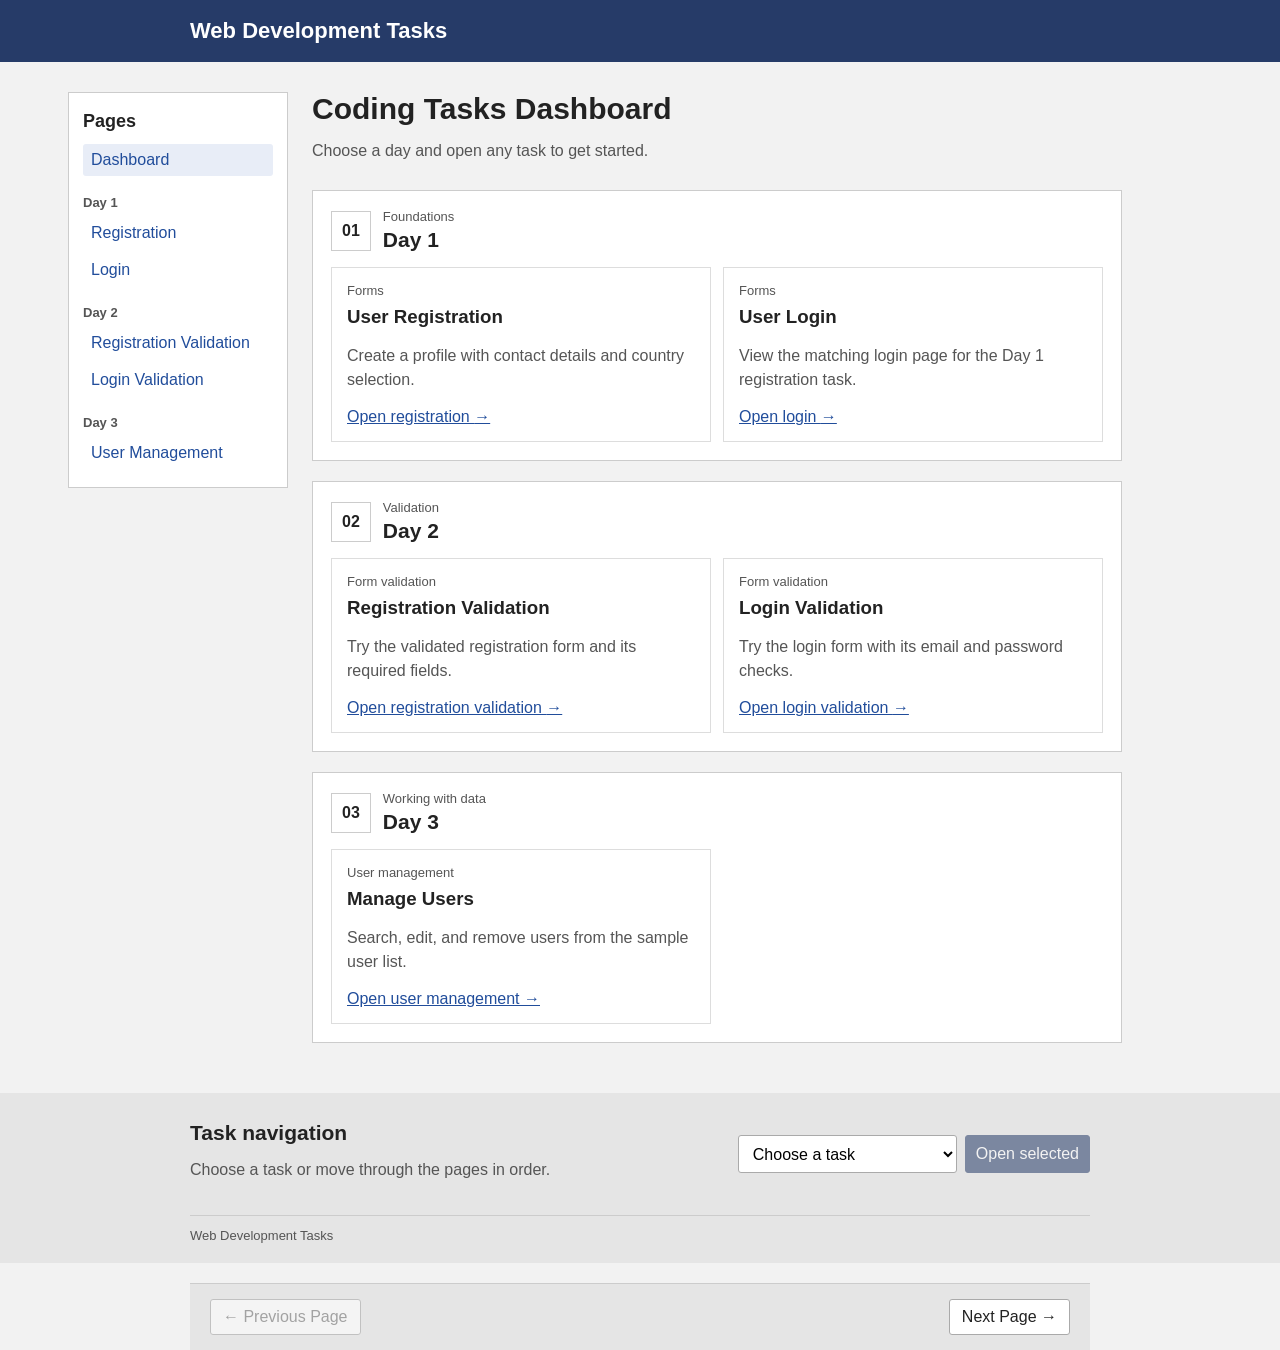
==== index.html @ 30d0c9bb "feat: Enhance dashboard layout with sidebar navigation and responsive design" ====
<!doctype html>
<html lang="en">
  <head>
    <meta charset="UTF-8" />
    <meta name="viewport" content="width=device-width, initial-scale=1.0" />
    <meta
      name="description"
      content="Browse web development tasks organized by day."
    />
    <title>Web Development Tasks</title>
    <link rel="stylesheet" href="index.css" />
    <script src="index.js" defer></script>
  </head>
  <body>
    <header class="site-header">
      <div class="header-content">
        <a class="brand" href="index.html">Web Development Tasks</a>
      </div>
    </header>

    <div class="dashboard-layout">
      <aside class="dashboard-sidebar" aria-label="Task navigation">
        <h2>Pages</h2>
        <nav aria-label="Task pages">
          <a href="index.html" aria-current="page">Dashboard</a>
          <h3>Day 1</h3>
          <a href="day1/Registration.html">Registration</a>
          <a href="day1/Login.html">Login</a>
          <h3>Day 2</h3>
          <a href="day2/RegistrationValidation.html">Registration Validation</a>
          <a href="day2/Loginvalidation.html">Login Validation</a>
          <h3>Day 3</h3>
          <a href="day3/User.html">User Management</a>
        </nav>
      </aside>

      <main class="dashboard">
        <section class="intro" aria-labelledby="dashboard-title">
          <h1 id="dashboard-title">Coding Tasks Dashboard</h1>
          <p>Choose a day and open any task to get started.</p>
        </section>

        <section class="day-section" aria-labelledby="day-1-title">
          <div class="day-heading">
            <span class="day-number" aria-hidden="true">01</span>
            <div>
              <p class="eyebrow">Foundations</p>
              <h2 id="day-1-title">Day 1</h2>
            </div>
          </div>
          <div class="task-grid">
            <article class="task-card">
              <p class="task-type">Forms</p>
              <h3>User Registration</h3>
              <p>Create a profile with contact details and country selection.</p>
              <a class="task-link" href="day1/Registration.html" data-task>
                Open registration <span aria-hidden="true">→</span>
              </a>
            </article>
            <article class="task-card">
              <p class="task-type">Forms</p>
              <h3>User Login</h3>
              <p>View the matching login page for the Day 1 registration task.</p>
              <a class="task-link" href="day1/Login.html" data-task>
                Open login <span aria-hidden="true">→</span>
              </a>
            </article>
          </div>
        </section>

        <section class="day-section" aria-labelledby="day-2-title">
          <div class="day-heading">
            <span class="day-number" aria-hidden="true">02</span>
            <div>
              <p class="eyebrow">Validation</p>
              <h2 id="day-2-title">Day 2</h2>
            </div>
          </div>
          <div class="task-grid">
            <article class="task-card">
              <p class="task-type">Form validation</p>
              <h3>Registration Validation</h3>
              <p>Try the validated registration form and its required fields.</p>
              <a
                class="task-link"
                href="day2/RegistrationValidation.html"
                data-task
              >
                Open registration validation <span aria-hidden="true">→</span>
              </a>
            </article>
            <article class="task-card">
              <p class="task-type">Form validation</p>
              <h3>Login Validation</h3>
              <p>Try the login form with its email and password checks.</p>
              <a class="task-link" href="day2/Loginvalidation.html" data-task>
                Open login validation <span aria-hidden="true">→</span>
              </a>
            </article>
          </div>
        </section>

        <section class="day-section" aria-labelledby="day-3-title">
          <div class="day-heading">
            <span class="day-number" aria-hidden="true">03</span>
            <div>
              <p class="eyebrow">Working with data</p>
              <h2 id="day-3-title">Day 3</h2>
            </div>
          </div>
          <div class="task-grid">
            <article class="task-card">
              <p class="task-type">User management</p>
              <h3>Manage Users</h3>
              <p>Search, edit, and remove users from the sample user list.</p>
              <a class="task-link" href="day3/User.html" data-task>
                Open user management <span aria-hidden="true">→</span>
              </a>
            </article>
          </div>
        </section>
      </main>
    </div>

    <footer class="page-footer">
      <div class="footer-content">
        <div class="footer-copy">
          <p class="eyebrow"></p>
          <h2>Task navigation</h2>
          <p>Choose a task or move through the pages in order.</p>
        </div>
        <nav class="task-navigation" aria-label="Task page navigation">
          <label class="visually-hidden" for="taskSelect">Choose a task</label>
          <select id="taskSelect">
            <option value="">Choose a task</option>
          </select>
          <button class="button button-primary" id="openTaskBtn" type="button">
            Open selected
          </button>
        </nav>
      </div>
      <p class="copyright">Web Development Tasks</p>
    </footer>
    <script src="task-navigation.js"></script>
  </body>
</html>
---- index.css ----
* {
  box-sizing: border-box;
}

body {
  margin: 0;
  background: #f2f2f2;
  color: #222;
  font-family: Arial, sans-serif;
}

.site-header {
  padding: 18px 20px;
  background: #263b68;
  color: white;
}

.header-content {
  display: flex;
  max-width: 900px;
  margin: 0 auto;
  align-items: center;
  justify-content: space-between;
  gap: 12px;
}

.brand {
  color: white;
  font-size: 22px;
  font-weight: bold;
  text-decoration: none;
}

.header-label {
  font-size: 14px;
}

.dashboard-layout {
  display: grid;
  grid-template-columns: 220px minmax(0, 900px);
  gap: 24px;
  width: 90%;
  max-width: 1144px;
  margin: 30px auto;
  align-items: start;
}

.dashboard-sidebar {
  padding: 18px 14px;
  border: 1px solid #ccc;
  background: white;
}

.dashboard-sidebar h2 {
  margin: 0 0 12px;
  font-size: 18px;
}

.dashboard-sidebar nav {
  display: grid;
  gap: 5px;
}

.dashboard-sidebar h3 {
  margin: 14px 0 2px;
  color: #555;
  font-size: 13px;
}

.dashboard-sidebar a {
  padding: 7px 8px;
  border-radius: 3px;
  color: #214d9b;
  text-decoration: none;
}

.dashboard-sidebar a:hover,
.dashboard-sidebar a:focus-visible,
.dashboard-sidebar a[aria-current="page"] {
  background: #e8edf7;
}

.dashboard {
  width: 90%;
  max-width: 900px;
  margin: 0;
}

.intro {
  margin-bottom: 30px;
}

.eyebrow,
.task-type {
  margin: 0 0 8px;
  color: #555;
  font-size: 13px;
}

.intro h1 {
  margin: 0;
  font-size: 30px;
}

.intro > p:last-child {
  color: #555;
}

.day-section {
  margin: 20px 0;
  padding: 18px;
  border: 1px solid #ccc;
  background: white;
}

.day-heading {
  display: flex;
  align-items: center;
  gap: 12px;
  margin-bottom: 15px;
}

.day-number {
  padding: 10px;
  border: 1px solid #ccc;
  font-weight: bold;
}

.day-heading .eyebrow {
  margin-bottom: 4px;
}

.day-heading h2 {
  margin: 0;
  font-size: 21px;
}

.task-grid {
  display: grid;
  grid-template-columns: repeat(2, minmax(0, 1fr));
  gap: 12px;
}

.task-card {
  padding: 15px;
  border: 1px solid #ddd;
}

.task-card h3 {
  margin: 8px 0;
}

.task-card > p:not(.task-type) {
  color: #555;
  line-height: 1.5;
}

.task-link {
  color: #214d9b;
}

.page-footer {
  padding: 20px;
  background: #e5e5e5;
}

.footer-content {
  display: flex;
  max-width: 900px;
  margin: 0 auto;
  align-items: center;
  justify-content: space-between;
  gap: 20px;
}

.footer-copy h2 {
  margin: 5px 0;
  font-size: 21px;
}

.footer-copy > p:last-child {
  color: #555;
}

.task-navigation {
  display: flex;
  flex-wrap: wrap;
  gap: 8px;
}

.task-navigation select,
.button {
  min-height: 38px;
  padding: 8px 10px;
  border: 1px solid #aaa;
  border-radius: 3px;
  background: white;
  font: inherit;
}

.button {
  cursor: pointer;
}

.button-primary {
  border-color: #263b68;
  background: #263b68;
  color: white;
}

.button:disabled {
  cursor: not-allowed;
  opacity: 0.55;
}

.copyright {
  max-width: 900px;
  margin: 20px auto 0;
  padding-top: 12px;
  border-top: 1px solid #ccc;
  color: #555;
  font-size: 13px;
}

.visually-hidden {
  position: absolute;
  width: 1px;
  height: 1px;
  overflow: hidden;
  clip: rect(0, 0, 0, 0);
}

:focus-visible {
  outline: 2px solid #214d9b;
  outline-offset: 2px;
}

@media (max-width: 760px) {
  .dashboard-layout {
    grid-template-columns: 1fr;
  }

  .dashboard {
    width: 100%;
  }
}

@media (max-width: 600px) {
  .header-content,
  .footer-content {
    align-items: flex-start;
    flex-direction: column;
  }

  .task-grid {
    grid-template-columns: 1fr;
  }
}
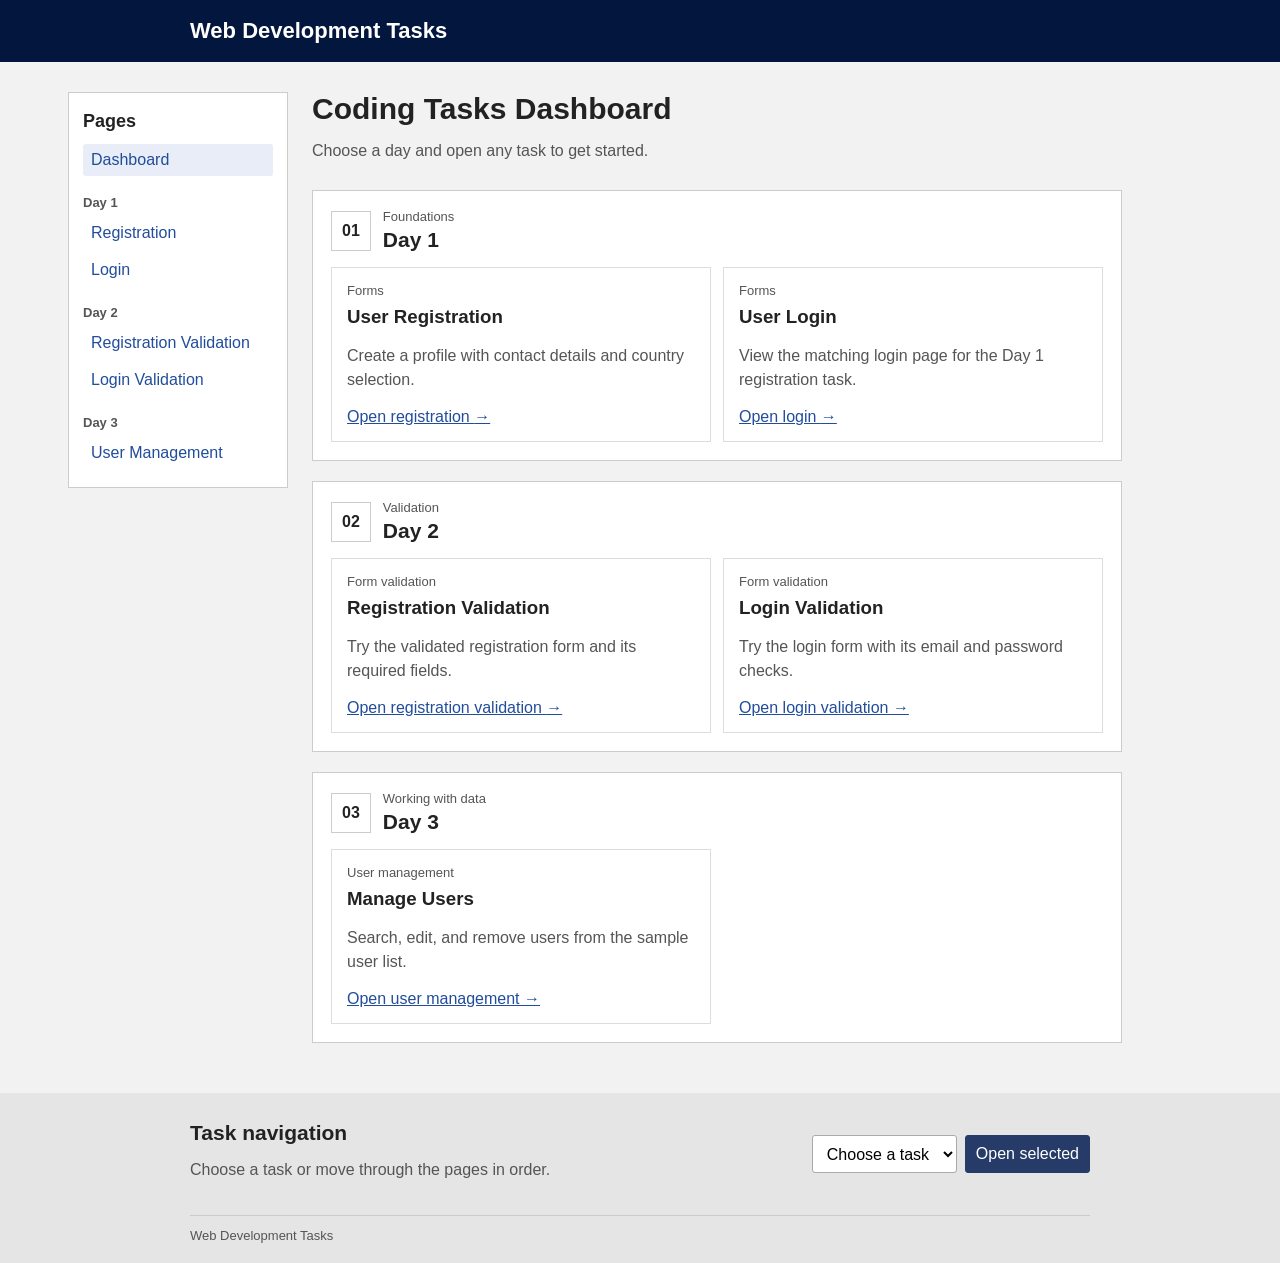
==== commit 6d430223: "fix: Remove unused JavaScript files from the HTML" ====
--- a/index.html
+++ b/index.html
@@ -9,7 +9,6 @@
     />
     <title>Web Development Tasks</title>
     <link rel="stylesheet" href="index.css" />
-    <script src="index.js" defer></script>
   </head>
   <body>
     <header class="site-header">
@@ -141,6 +140,5 @@
       </div>
       <p class="copyright">Web Development Tasks</p>
     </footer>
-    <script src="task-navigation.js"></script>
   </body>
 </html>
--- a/index.css
+++ b/index.css
@@ -11,7 +11,7 @@
 
 .site-header {
   padding: 18px 20px;
-  background: #263b68;
+  background: #03163e;
   color: white;
 }
 
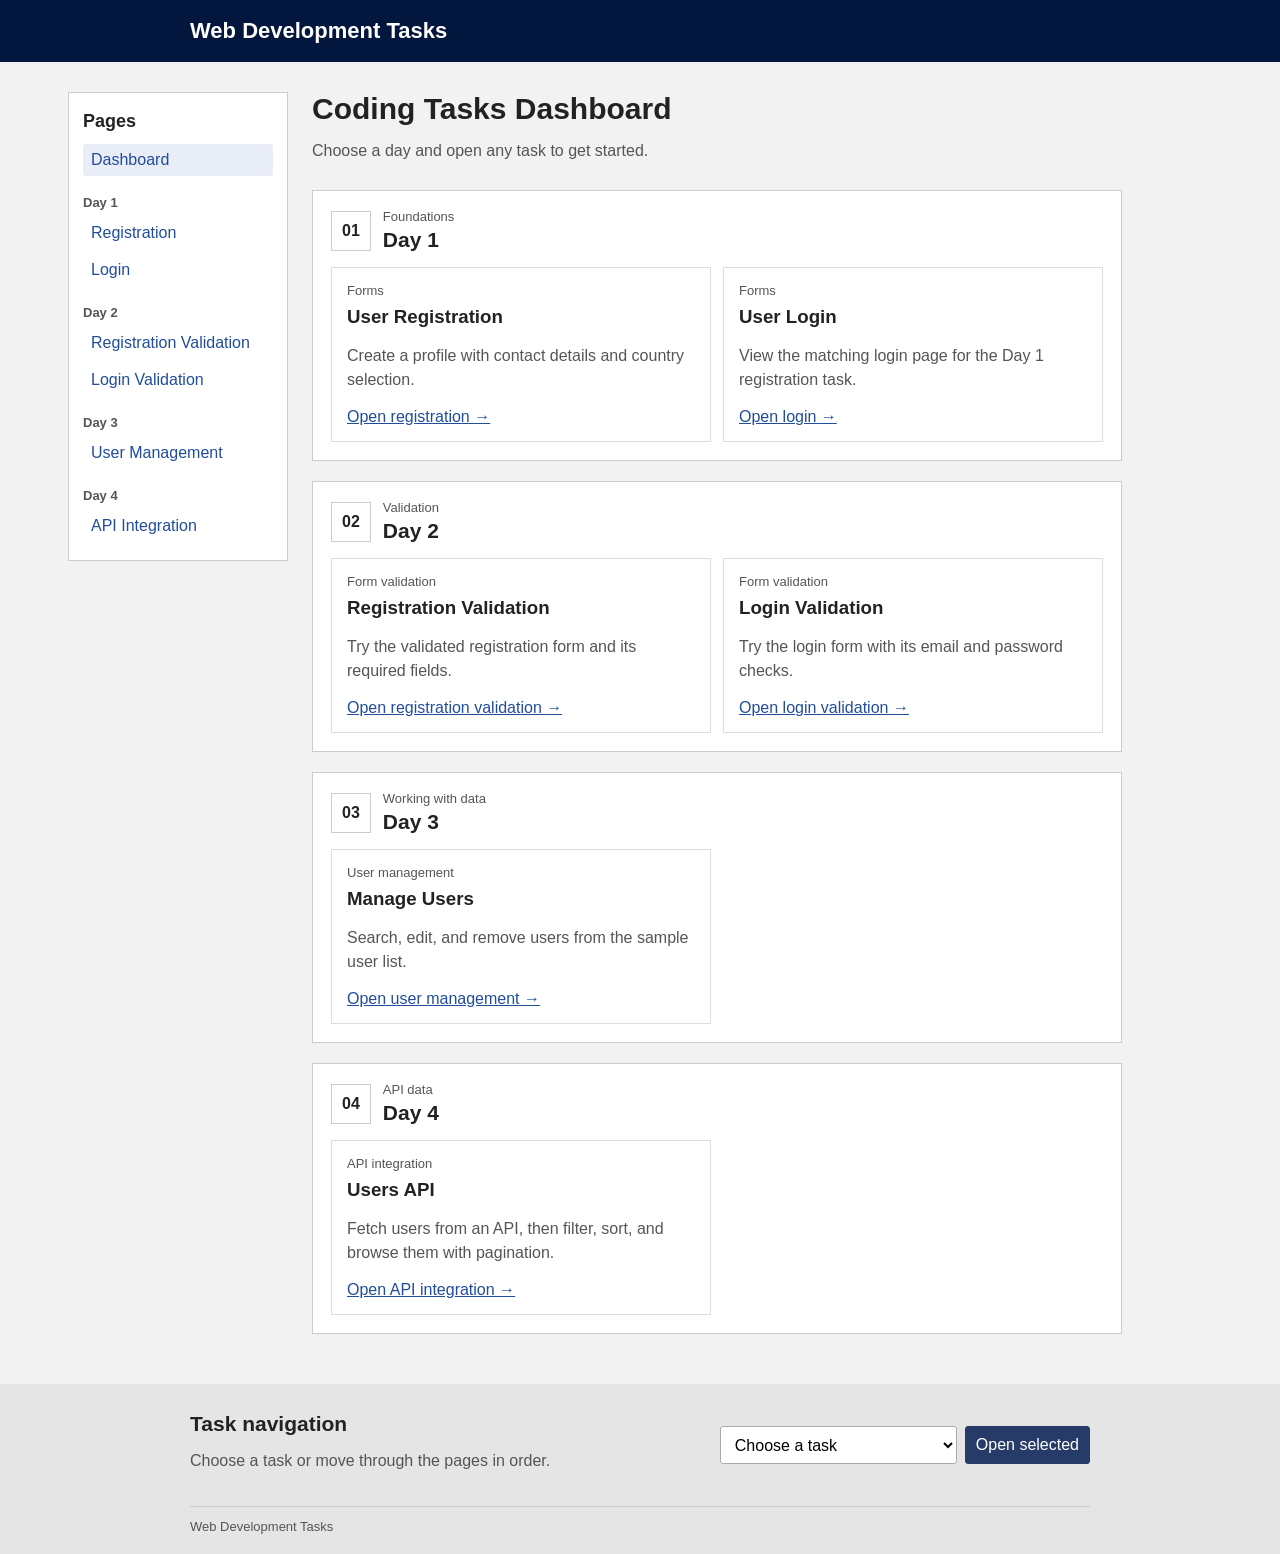
==== commit 36d6cc5e: "feat: Add Day 4 section for API integration and update navigation links" ====
--- a/index.html
+++ b/index.html
@@ -30,6 +30,8 @@
           <a href="day2/Loginvalidation.html">Login Validation</a>
           <h3>Day 3</h3>
           <a href="day3/User.html">User Management</a>
+          <h3>Day 4</h3>
+          <a href="day4/api.html">API Integration</a>
         </nav>
       </aside>
 
@@ -118,6 +120,26 @@
             </article>
           </div>
         </section>
+
+        <section class="day-section" aria-labelledby="day-4-title">
+          <div class="day-heading">
+            <span class="day-number" aria-hidden="true">04</span>
+            <div>
+              <p class="eyebrow">API data</p>
+              <h2 id="day-4-title">Day 4</h2>
+            </div>
+          </div>
+          <div class="task-grid">
+            <article class="task-card">
+              <p class="task-type">API integration</p>
+              <h3>Users API</h3>
+              <p>Fetch users from an API, then filter, sort, and browse them with pagination.</p>
+              <a class="task-link" href="day4/api.html" data-task>
+                Open API integration <span aria-hidden="true">→</span>
+              </a>
+            </article>
+          </div>
+        </section>
       </main>
     </div>
 
@@ -140,5 +162,22 @@
       </div>
       <p class="copyright">Web Development Tasks</p>
     </footer>
+    <script>
+      const taskSelect = document.getElementById("taskSelect");
+      const openTaskButton = document.getElementById("openTaskBtn");
+
+      document.querySelectorAll("a[data-task]").forEach((taskLink) => {
+        const option = document.createElement("option");
+        option.value = taskLink.href;
+        option.textContent = taskLink.textContent.trim().replace("→", "").trim();
+        taskSelect.appendChild(option);
+      });
+
+      openTaskButton.addEventListener("click", () => {
+        if (taskSelect.value) {
+          window.location.href = taskSelect.value;
+        }
+      });
+    </script>
   </body>
 </html>
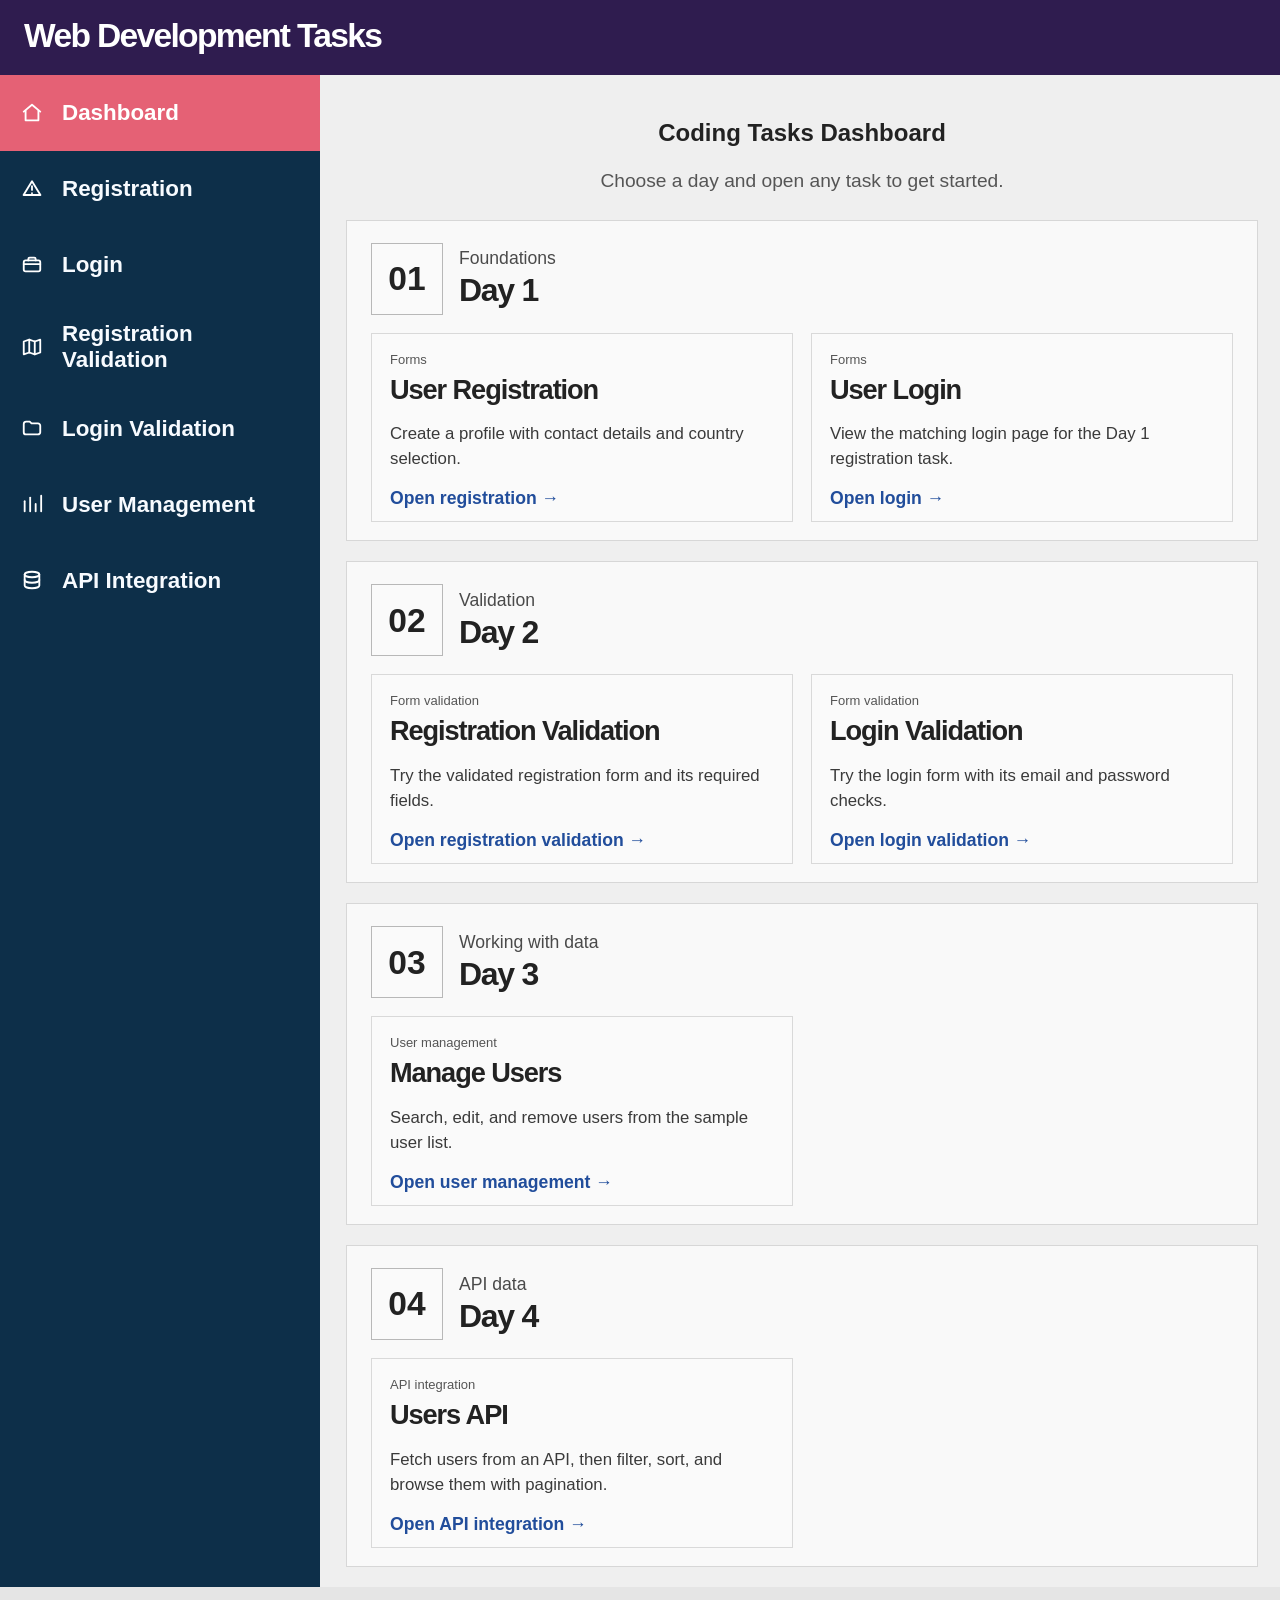
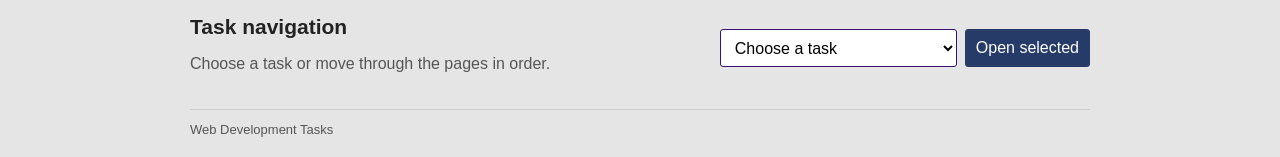
==== commit f3387855: "feat: Add task navigation and dashboard functionality- Integrated task navigation across multiple HT" ====
--- a/index.html
+++ b/index.html
@@ -21,23 +21,23 @@
       <aside class="dashboard-sidebar" aria-label="Task navigation">
         <h2>Pages</h2>
         <nav aria-label="Task pages">
-          <a href="index.html" aria-current="page">Dashboard</a>
+          <a class="nav-home" href="index.html" aria-current="page">Dashboard</a>
           <h3>Day 1</h3>
-          <a href="day1/Registration.html">Registration</a>
-          <a href="day1/Login.html">Login</a>
+          <a class="nav-alert" href="day1/Registration.html">Registration</a>
+          <a class="nav-briefcase" href="day1/Login.html">Login</a>
           <h3>Day 2</h3>
-          <a href="day2/RegistrationValidation.html">Registration Validation</a>
-          <a href="day2/Loginvalidation.html">Login Validation</a>
+          <a class="nav-map" href="day2/RegistrationValidation.html">Registration Validation</a>
+          <a class="nav-folder" href="day2/Loginvalidation.html">Login Validation</a>
           <h3>Day 3</h3>
-          <a href="day3/User.html">User Management</a>
+          <a class="nav-chart" href="day3/User.html">User Management</a>
           <h3>Day 4</h3>
-          <a href="day4/api.html">API Integration</a>
+          <a class="nav-db" href="day4/api.html">API Integration</a>
         </nav>
       </aside>
 
       <main class="dashboard">
-        <section class="intro" aria-labelledby="dashboard-title">
-          <h1 id="dashboard-title">Coding Tasks Dashboard</h1>
+        <section class="intro" aria-labelledby="dashboard-title" >
+          <h2 id="dashboard-title">Coding Tasks Dashboard</h1>
           <p>Choose a day and open any task to get started.</p>
         </section>
 
--- a/index.css
+++ b/index.css
@@ -9,26 +9,36 @@
   font-family: Arial, sans-serif;
 }
 
+.intro {
+    text-align: center;
+}
+
+
 .site-header {
-  padding: 18px 20px;
-  background: #03163e;
+  padding: 18px 24px 20px;
+  background: #2f1c4f;
   color: white;
+  box-sizing: border-box;
+  text-align: center;
+  
 }
 
 .header-content {
   display: flex;
-  max-width: 900px;
+  max-width: 100%;
   margin: 0 auto;
   align-items: center;
-  justify-content: space-between;
+  justify-content: flex-start;
   gap: 12px;
 }
 
 .brand {
   color: white;
-  font-size: 22px;
-  font-weight: bold;
+  font-size: clamp(2.1rem, 2.5vw, 3.75rem);
+  font-weight: 700;
   text-decoration: none;
+  letter-spacing: -0.05em;
+  line-height: 1.1;
 }
 
 .header-label {
@@ -37,57 +47,116 @@
 
 .dashboard-layout {
   display: grid;
-  grid-template-columns: 220px minmax(0, 900px);
-  gap: 24px;
-  width: 90%;
-  max-width: 1144px;
-  margin: 30px auto;
-  align-items: start;
+  grid-template-columns: 320px minmax(0, 1fr);
+  width: 100%;
+  max-width: 100%;
+  margin: 0;
+  align-items: stretch;
+  min-height: calc(100vh - 92px);
 }
 
 .dashboard-sidebar {
-  padding: 18px 14px;
-  border: 1px solid #ccc;
-  background: white;
+  background: #0d2f49;
+  padding: 0;
+  border: none;
+  min-height: 100%;
 }
 
 .dashboard-sidebar h2 {
-  margin: 0 0 12px;
+  margin: 0;
   font-size: 18px;
+  display: none;
 }
 
 .dashboard-sidebar nav {
   display: grid;
-  gap: 5px;
+  gap: 0;
 }
 
 .dashboard-sidebar h3 {
-  margin: 14px 0 2px;
-  color: #555;
-  font-size: 13px;
+  display: none;
+  margin: 0;
+  padding: 16px 20px 8px;
+  color: rgba(255,255,255,0.72);
+  font-size: 12px;
+  letter-spacing: 0.12em;
+  text-transform: uppercase;
 }
 
 .dashboard-sidebar a {
-  padding: 7px 8px;
-  border-radius: 3px;
-  color: #214d9b;
+  display: flex;
+  align-items: center;
+  gap: 18px;
+  min-height: 76px;
+  padding: 18px 22px 18px 20px;
+  color: #f7fbff;
   text-decoration: none;
+  font-size: clamp(1.3rem, 1.75vw, 2.5rem);
+  font-weight: 700;
+  line-height: 1.15;
+  transition: background 0.2s ease;
+}
+
+.dashboard-sidebar a::before {
+  content: "";
+  display: inline-block;
+  width: 24px;
+  height: 24px;
+  background-color: transparent;
+  background-repeat: no-repeat;
+  background-position: center;
+  background-size: 22px 22px;
+  flex-shrink: 0;
+  filter: brightness(0) invert(1);
+}
+
+.nav-home::before {
+  background-image: url("data:image/svg+xml,%3Csvg xmlns='http://www.w3.org/2000/svg' viewBox='0 0 24 24' fill='none' stroke='white' stroke-width='2' stroke-linecap='round' stroke-linejoin='round'%3E%3Cpath d='M3 10.5 12 3l9 7.5'/%3E%3Cpath d='M5 9.5V20h14V9.5'/%3E%3C/svg%3E");
+}
+
+.nav-alert::before {
+  background-image: url("data:image/svg+xml,%3Csvg xmlns='http://www.w3.org/2000/svg' viewBox='0 0 24 24' fill='none' stroke='white' stroke-width='2' stroke-linecap='round' stroke-linejoin='round'%3E%3Cpath d='M12 3.5 2.8 18.5h18.4L12 3.5Z'/%3E%3Cpath d='M12 9v4'/%3E%3Cpath d='M12 16.5h.01'/%3E%3C/svg%3E");
+}
+
+.nav-briefcase::before {
+  background-image: url("data:image/svg+xml,%3Csvg xmlns='http://www.w3.org/2000/svg' viewBox='0 0 24 24' fill='none' stroke='white' stroke-width='2' stroke-linecap='round' stroke-linejoin='round'%3E%3Cpath d='M8 7V5.5A1.5 1.5 0 0 1 9.5 4h5A1.5 1.5 0 0 1 16 5.5V7'/%3E%3Crect x='3' y='7' width='18' height='12' rx='2'/%3E%3Cpath d='M3 11h18'/%3E%3C/svg%3E");
+}
+
+.nav-map::before {
+  background-image: url("data:image/svg+xml,%3Csvg xmlns='http://www.w3.org/2000/svg' viewBox='0 0 24 24' fill='none' stroke='white' stroke-width='2' stroke-linecap='round' stroke-linejoin='round'%3E%3Cpath d='M9 18 3 20V6l6-2 6 2 6-2v14l-6 2-6-2Z'/%3E%3Cpath d='M9 4v14M15 6v14'/%3E%3C/svg%3E");
+}
+
+.nav-folder::before {
+  background-image: url("data:image/svg+xml,%3Csvg xmlns='http://www.w3.org/2000/svg' viewBox='0 0 24 24' fill='none' stroke='white' stroke-width='2' stroke-linecap='round' stroke-linejoin='round'%3E%3Cpath d='M3 7.5A2.5 2.5 0 0 1 5.5 5h4l2 2h7A2.5 2.5 0 0 1 21 9.5v7A2.5 2.5 0 0 1 18.5 19h-13A2.5 2.5 0 0 1 3 16.5z'/%3E%3C/svg%3E");
+}
+
+.nav-chart::before {
+  background-image: url("data:image/svg+xml,%3Csvg xmlns='http://www.w3.org/2000/svg' viewBox='0 0 24 24' fill='none' stroke='white' stroke-width='2' stroke-linecap='round' stroke-linejoin='round'%3E%3Cpath d='M4 20V9'/%3E%3Cpath d='M10 20V5'/%3E%3Cpath d='M16 20v-8'/%3E%3Cpath d='M22 20V3'/%3E%3C/svg%3E");
+}
+
+.nav-db::before {
+  background-image: url("data:image/svg+xml,%3Csvg xmlns='http://www.w3.org/2000/svg' viewBox='0 0 24 24' fill='none' stroke='white' stroke-width='2' stroke-linecap='round' stroke-linejoin='round'%3E%3Cellipse cx='12' cy='6' rx='8' ry='3'/%3E%3Cpath d='M4 6v12c0 1.7 3.6 3 8 3s8-1.3 8-3V6'/%3E%3Cpath d='M4 12c0 1.7 3.6 3 8 3s8-1.3 8-3'/%3E%3C/svg%3E");
 }
 
 .dashboard-sidebar a:hover,
 .dashboard-sidebar a:focus-visible,
 .dashboard-sidebar a[aria-current="page"] {
-  background: #e8edf7;
+  background: #e56175;
+  color: white;
 }
 
 .dashboard {
-  width: 90%;
-  max-width: 900px;
-  margin: 0;
+  width: 100%;
+  max-width: 100%;
+  margin: 0;
+  padding: 0 22px 20px 26px;
+  box-sizing: border-box;
+  background: #efefef;
 }
 
 .intro {
-  margin-bottom: 30px;
+  margin-bottom: 24px;
+  padding-top: 24px;
 }
 
 .eyebrow,
@@ -99,64 +168,90 @@
 
 .intro h1 {
   margin: 0;
-  font-size: 30px;
+  font-size: clamp(2.3rem, 3.5vw, 4rem);
+  line-height: 1.1;
+  font-weight: 700;
+  letter-spacing: -0.05em;
+  color: #1d1d1d;
 }
 
 .intro > p:last-child {
   color: #555;
+  font-size: clamp(1.1rem, 1.5vw, 1.9rem);
+  line-height: 1.5;
 }
 
 .day-section {
-  margin: 20px 0;
-  padding: 18px;
-  border: 1px solid #ccc;
-  background: white;
+  margin: 20px 0 0;
+  padding: 22px 24px 18px;
+  border: 1px solid #d7d7d7;
+  background: rgba(255,255,255,0.65);
 }
 
 .day-heading {
   display: flex;
   align-items: center;
-  gap: 12px;
-  margin-bottom: 15px;
+  gap: 16px;
+  margin-bottom: 18px;
 }
 
 .day-number {
-  padding: 10px;
-  border: 1px solid #ccc;
-  font-weight: bold;
+  display: inline-flex;
+  min-width: 72px;
+  min-height: 72px;
+  padding: 12px;
+  border: 1px solid #b8b8b8;
+  background: rgba(255,255,255,0.1);
+  align-items: center;
+  justify-content: center;
+  font-weight: 700;
+  font-size: 2.1rem;
+  line-height: 1;
 }
 
 .day-heading .eyebrow {
   margin-bottom: 4px;
+  font-size: 1.1rem;
+  color: #4a4a4a;
 }
 
 .day-heading h2 {
   margin: 0;
-  font-size: 21px;
+  font-size: clamp(2rem, 2.3vw, 3rem);
+  line-height: 1.1;
+  letter-spacing: -0.04em;
 }
 
 .task-grid {
   display: grid;
   grid-template-columns: repeat(2, minmax(0, 1fr));
-  gap: 12px;
+  gap: 18px;
 }
 
 .task-card {
-  padding: 15px;
-  border: 1px solid #ddd;
+  padding: 18px 18px 12px;
+  border: 1px solid #d9d9d9;
+  background: rgba(255,255,255,0.15);
 }
 
 .task-card h3 {
-  margin: 8px 0;
+  margin: 8px 0 16px;
+  font-size: clamp(1.7rem, 2vw, 3rem);
+  line-height: 1.1;
+  letter-spacing: -0.04em;
 }
 
 .task-card > p:not(.task-type) {
-  color: #555;
+  color: #3a3a3a;
   line-height: 1.5;
+  font-size: clamp(1.05rem, 1.25vw, 1.7rem);
 }
 
 .task-link {
   color: #214d9b;
+  font-size: clamp(1.1rem, 1.3vw, 1.8rem);
+  text-decoration: none;
+  font-weight: 600;
 }
 
 .page-footer {
@@ -192,7 +287,7 @@
 .button {
   min-height: 38px;
   padding: 8px 10px;
-  border: 1px solid #aaa;
+  border: 1px solid #380e7b;
   border-radius: 3px;
   background: white;
   font: inherit;
@@ -207,6 +302,13 @@
   background: #263b68;
   color: white;
 }
+
+.task-nav-logo img {
+    width: 300%;
+    object-fit: contain;
+    
+}
+
 
 .button:disabled {
   cursor: not-allowed;
@@ -235,6 +337,17 @@
   outline-offset: 2px;
 }
 
+@media (max-width: 980px) {
+  .dashboard-layout {
+    grid-template-columns: 220px minmax(0, 1fr);
+  }
+
+  .dashboard {
+    padding-left: 18px;
+    padding-right: 18px;
+  }
+}
+
 @media (max-width: 760px) {
   .dashboard-layout {
     grid-template-columns: 1fr;
@@ -242,6 +355,11 @@
 
   .dashboard {
     width: 100%;
+    padding: 0 18px 20px;
+  }
+
+  .task-grid {
+    grid-template-columns: 1fr;
   }
 }
 
@@ -252,7 +370,294 @@
     flex-direction: column;
   }
 
-  .task-grid {
+  .brand {
+    font-size: 2.3rem;
+  }
+
+  .dashboard-sidebar a {
+    font-size: 1.1rem;
+    min-height: 62px;
+  }
+}
+.task-nav-body {
+  margin: 0;
+  min-height: 100vh;
+  background: #f2f2f2;
+  color: #1a1a1a;
+  font-family: Arial, sans-serif;
+}
+
+.task-nav-header {
+  display: grid;
+  grid-template-columns: 180px minmax(0, 1fr) 300px;
+  align-items: center;
+  min-height: 104px;
+  padding: 0 24px;
+  background: linear-gradient(90deg, #f7f0f0 0%, #fbfafa 100%);
+  border-bottom: 1px solid #eeeaeb;
+  box-sizing: border-box;
+}
+
+.task-nav-header-left,
+.task-nav-header-center,
+.task-nav-header-right {
+  display: flex;
+  align-items: center;
+}
+
+.task-nav-header-left { justify-content: flex-start; }
+.task-nav-header-center { justify-content: center; }
+.task-nav-header-right {
+  justify-content: flex-end;
+  gap: 12px;
+}
+
+.task-nav-logo,
+.task-nav-footer-logo {
+  width: 46px;
+  height: 46px;
+  border-radius: 12px;
+  background: linear-gradient(180deg, #d93b5c 0%, #c82852 100%);
+  color: #fff;
+  display: grid;
+  place-items: center;
+  font-size: 22px;
+  font-weight: 700;
+  box-shadow: inset 0 0 0 1px rgba(255,255,255,0.15);
+}
+
+.task-nav-brand {
+  color: #111;
+  text-decoration: none;
+  font-weight: 700;
+  font-size: clamp(22px, 2.3vw, 38px);
+  letter-spacing: -0.04em;
+}
+
+.task-nav-user-avatar {
+  width: 52px;
+  height: 52px;
+  border-radius: 50%;
+  background: #d0d0d0;
+  color: #1b1b1b;
+  display: grid;
+  place-items: center;
+  font-weight: 700;
+  font-size: 1.1rem;
+}
+
+.task-nav-user-text {
+  display: flex;
+  flex-direction: column;
+  justify-content: center;
+  line-height: 1.2;
+}
+
+.task-nav-user-name {
+  font-size: 1.05rem;
+  font-weight: 700;
+  color: #1b1b1b;
+}
+
+.task-nav-user-role {
+  font-size: 0.85rem;
+  color: #444;
+}
+
+.task-nav-layout {
+  display: grid;
+  grid-template-columns: 90px minmax(0, 1fr);
+  min-height: calc(100vh - 104px - 100px);
+  transition: grid-template-columns 0.25s ease;
+}
+
+.task-nav-layout.sidebar-expanded {
+  grid-template-columns: 260px minmax(0, 1fr);
+}
+
+.task-nav-sidebar {
+  background: #0b2d49;
+  border-right: 1px solid rgba(255,255,255,0.08);
+  box-sizing: border-box;
+}
+
+.task-nav-toggle {
+  width: 100%;
+  height: 72px;
+  border: 0;
+  background: #dc4965;
+  color: #fff;
+  font-size: 22px;
+  cursor: pointer;
+  display: flex;
+  align-items: center;
+  justify-content: center;
+}
+
+.task-nav-menu {
+  display: grid;
+}
+
+.task-nav-link {
+  display: flex;
+  align-items: center;
+  gap: 16px;
+  min-height: 62px;
+  padding: 14px 16px;
+  text-decoration: none;
+  color: #f7f9fb;
+  font-size: 18px;
+  font-weight: 700;
+  white-space: nowrap;
+  transition: background 0.2s ease;
+}
+
+.task-nav-icon {
+  width: 18px;
+  height: 18px;
+  border: 2px solid rgba(255,255,255,0.9);
+  border-radius: 4px;
+  background: rgba(255,255,255,0.04);
+  box-sizing: border-box;
+  flex-shrink: 0;
+}
+
+.task-nav-label {
+  opacity: 0;
+  max-width: 0;
+  overflow: hidden;
+  transition: all 0.25s ease;
+}
+
+.task-nav-layout.sidebar-expanded .task-nav-label {
+  opacity: 1;
+  max-width: 240px;
+}
+
+.task-nav-link:hover,
+.task-nav-link:focus-visible,
+.task-nav-link.is-current {
+  background: linear-gradient(90deg, #e05c74 0%, #d84d67 100%);
+}
+
+.task-nav-main {
+  background: #f2f2f2;
+  padding: 28px 24px;
+  min-width: 0;
+}
+
+.task-nav-main > * {
+  max-width: 100%;
+}
+
+.task-nav-footer {
+  background: #f5f5f5;
+  border-top: 1px solid #d9d9d9;
+  padding: 18px 20px 26px;
+  box-sizing: border-box;
+}
+
+.task-nav-footer-inner {
+  max-width: 1440px;
+  min-height: 90px;
+  margin: 0 auto;
+  display: flex;
+  align-items: center;
+  justify-content: space-between;
+  gap: 18px;
+}
+
+.task-nav-footer-brand {
+  display: flex;
+  align-items: center;
+  gap: 12px;
+  color: #0b2d49;
+}
+
+.task-nav-footer-title {
+  font-size: clamp(1.8rem, 2.4vw, 3rem);
+  font-weight: 700;
+  letter-spacing: -0.05em;
+}
+
+.task-nav-footer-actions {
+  display: flex;
+  align-items: center;
+  gap: 12px;
+  flex-wrap: wrap;
+}
+
+.task-nav-footer-link {
+  display: inline-flex;
+  align-items: center;
+  justify-content: center;
+  min-width: 130px;
+  min-height: 44px;
+  padding: 10px 18px;
+  border-radius: 999px;
+  background: #0b2d49;
+  color: #fff;
+  text-decoration: none;
+  font-weight: 700;
+  transition: transform 0.2s ease, opacity 0.2s ease;
+}
+
+.task-nav-footer-link:hover,
+.task-nav-footer-link:focus-visible {
+  transform: translateY(-1px);
+}
+
+.task-nav-footer-link.is-disabled {
+  opacity: 0.45;
+  cursor: default;
+  pointer-events: none;
+}
+
+@media (max-width: 980px) {
+  .task-nav-header {
+    grid-template-columns: 140px 1fr 260px;
+  }
+
+  .task-nav-footer-inner {
+    flex-direction: column;
+    align-items: flex-start;
+    justify-content: center;
+  }
+}
+
+@media (max-width: 760px) {
+  .task-nav-header {
     grid-template-columns: 1fr;
-  }
-}
+    min-height: auto;
+    padding: 16px 20px;
+    gap: 10px;
+  }
+
+  .task-nav-header-left,
+  .task-nav-header-center,
+  .task-nav-header-right {
+    justify-content: center;
+  }
+
+  .task-nav-layout {
+    grid-template-columns: 1fr;
+  }
+
+  .task-nav-label {
+    opacity: 1;
+    max-width: 220px;
+  }
+
+  .task-nav-footer-inner {
+    align-items: stretch;
+  }
+
+  .task-nav-footer-actions {
+    width: 100%;
+    justify-content: space-between;
+  }
+
+  .task-nav-footer-link {
+    flex: 1 1 0;
+  }
+}
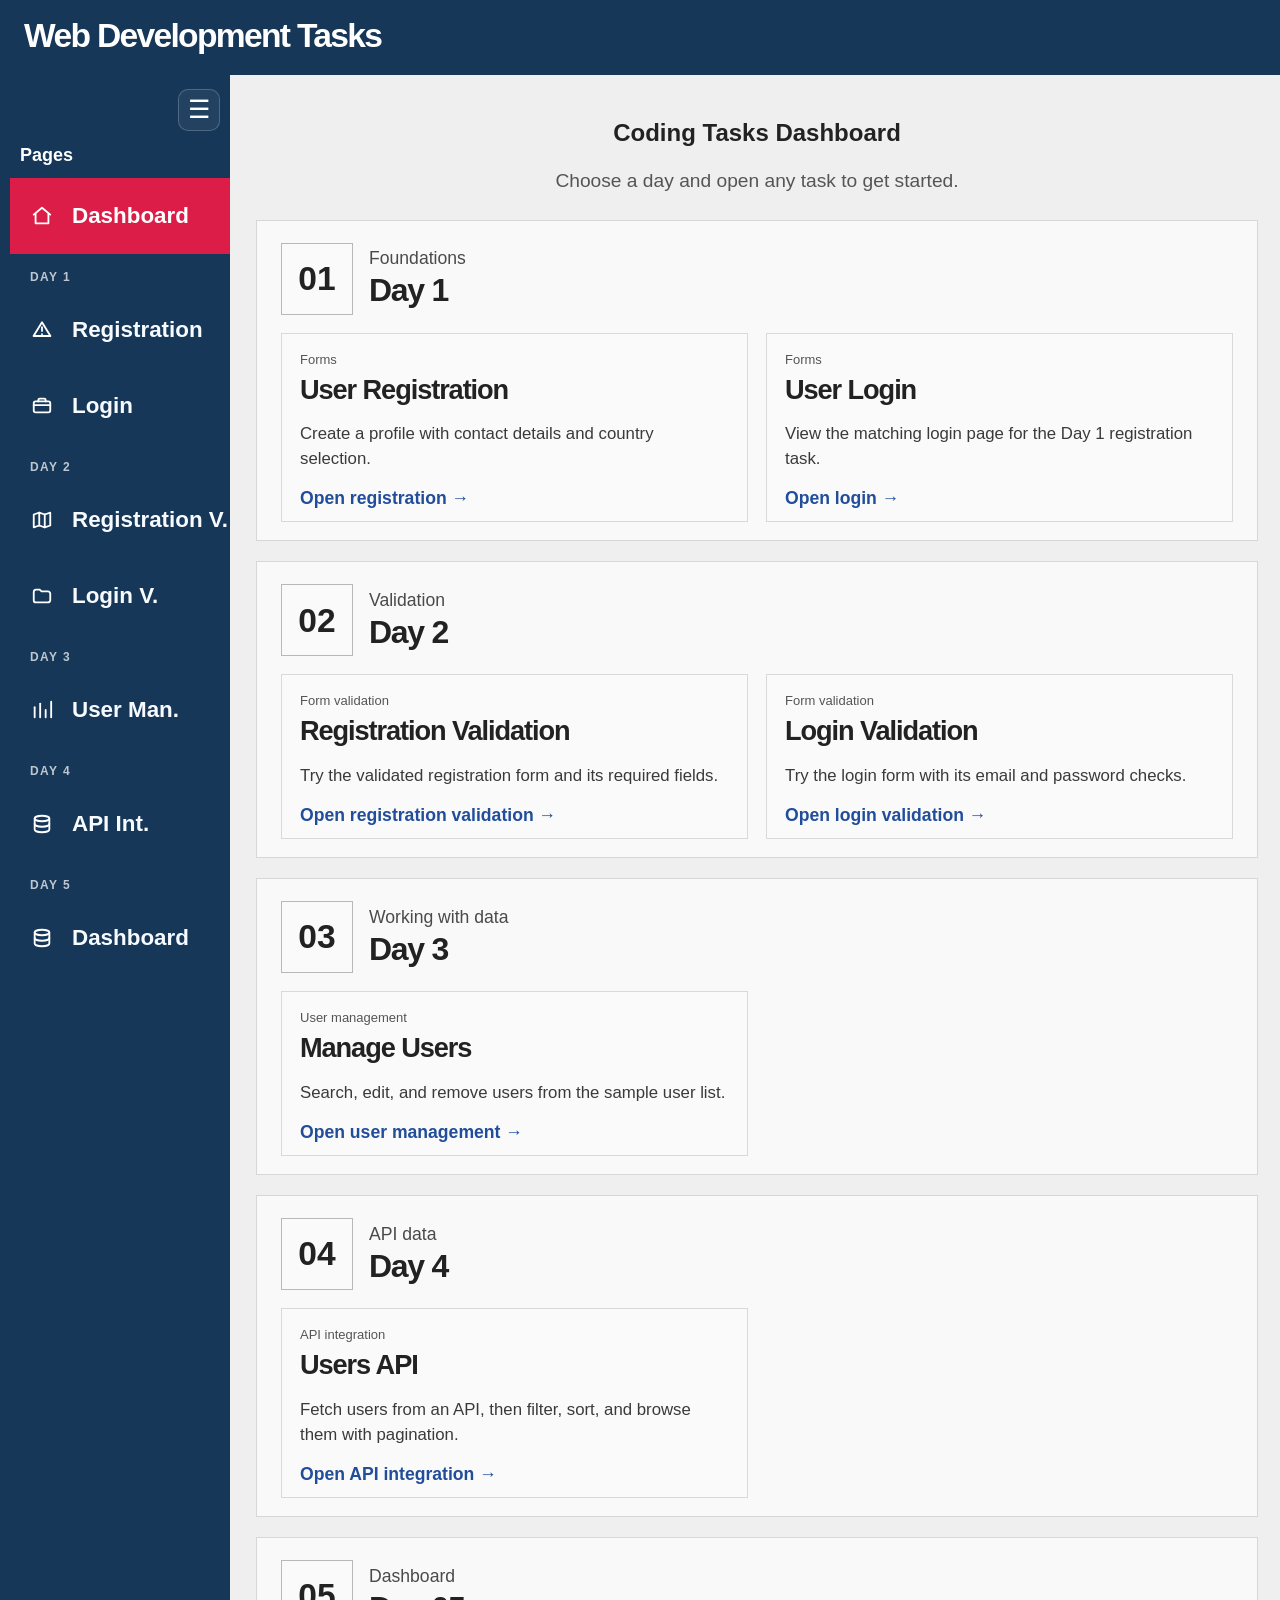
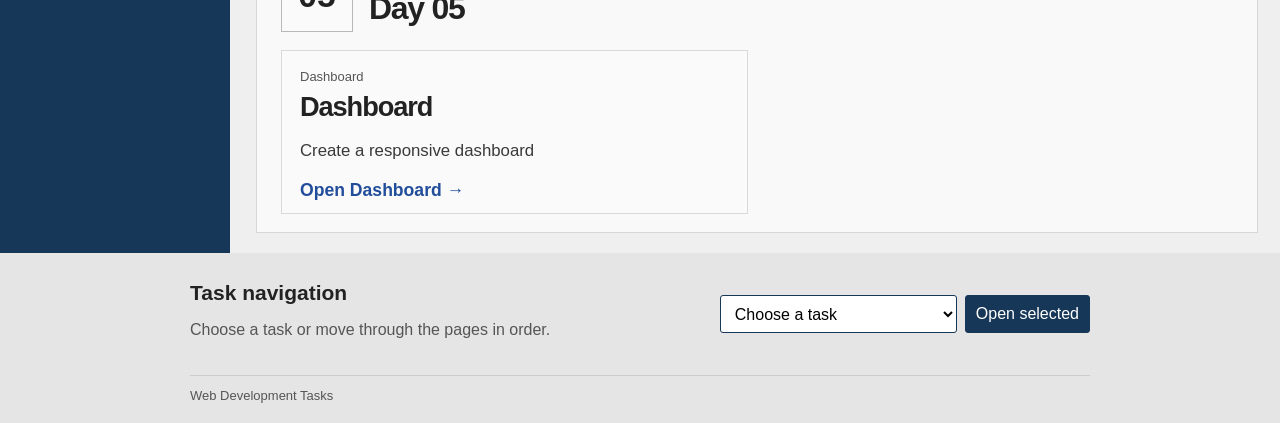
==== commit 9a93d4d1: "feat: Implement employee management dashboard with CRUD operations- Added day6.js for handling emplo" ====
--- a/index.html
+++ b/index.html
@@ -9,6 +9,7 @@
     />
     <title>Web Development Tasks</title>
     <link rel="stylesheet" href="index.css" />
+    
   </head>
   <body>
     <header class="site-header">
@@ -17,21 +18,27 @@
       </div>
     </header>
 
-    <div class="dashboard-layout">
+    <div class="dashboard-layout" id="dashboardLayout">
       <aside class="dashboard-sidebar" aria-label="Task navigation">
+        <button class="dashboard-toggle" type="button" aria-label="Toggle sidebar" aria-expanded="true" >
+          ☰
+        </button>
         <h2>Pages</h2>
         <nav aria-label="Task pages">
-          <a class="nav-home" href="index.html" aria-current="page">Dashboard</a>
+          <a class="nav-home" href="index.html" aria-current="page"><span class="nav-text">Dashboard</span></a>
           <h3>Day 1</h3>
-          <a class="nav-alert" href="day1/Registration.html">Registration</a>
-          <a class="nav-briefcase" href="day1/Login.html">Login</a>
+          <a class="nav-alert" href="day1/Registration.html"><span class="nav-text">Registration</span></a>
+          <a class="nav-briefcase" href="day1/Login.html"><span class="nav-text">Login</span></a>
           <h3>Day 2</h3>
-          <a class="nav-map" href="day2/RegistrationValidation.html">Registration Validation</a>
-          <a class="nav-folder" href="day2/Loginvalidation.html">Login Validation</a>
+          <a class="nav-map" href="day2/RegistrationValidation.html"><span class="nav-text">Registration V.</span></a>
+          <a class="nav-folder" href="day2/Loginvalidation.html"><span class="nav-text">Login V.</span></a>
           <h3>Day 3</h3>
-          <a class="nav-chart" href="day3/User.html">User Management</a>
+          <a class="nav-chart" href="day3/User.html"><span class="nav-text">User Man.</span></a>
           <h3>Day 4</h3>
-          <a class="nav-db" href="day4/api.html">API Integration</a>
+          <a class="nav-db" href="day4/api.html"><span class="nav-text">API Int.</span></a>
+          <h3>Day 5</h3>
+          <a class="nav-db" href="day5/Dashboard.html"><span class="nav-text">Dashboard</span></a>
+          
         </nav>
       </aside>
 
@@ -136,6 +143,26 @@
               <p>Fetch users from an API, then filter, sort, and browse them with pagination.</p>
               <a class="task-link" href="day4/api.html" data-task>
                 Open API integration <span aria-hidden="true">→</span>
+              </a>
+            </article>
+          </div>
+        </section>
+
+         <section class="day-section" aria-labelledby="day-5-title">
+          <div class="day-heading">
+            <span class="day-number" aria-hidden="true">05</span>
+            <div>
+              <p class="eyebrow">Dashboard</p>
+              <h2 id="day-4-title">Day 05</h2>
+            </div>
+          </div>
+          <div class="task-grid">
+            <article class="task-card">
+              <p class="task-type">Dashboard</p>
+              <h3>Dashboard</h3>
+              <p>Create a responsive dashboard</p>
+              <a class="task-link" href="day5/Dashboard.html" data-task>
+                Open Dashboard <span aria-hidden="true">→</span>
               </a>
             </article>
           </div>
@@ -165,6 +192,22 @@
     <script>
       const taskSelect = document.getElementById("taskSelect");
       const openTaskButton = document.getElementById("openTaskBtn");
+      const dashboardLayout = document.getElementById("dashboardLayout");
+      const dashboardSidebar = document.querySelector(".dashboard-sidebar");
+      const dashboardToggle = document.querySelector(".dashboard-toggle");
+
+      const setDashboardSidebarState = (isExpanded) => {
+        dashboardLayout.classList.toggle("sidebar-collapsed", !isExpanded);
+        dashboardSidebar.classList.toggle("is-collapsed", !isExpanded);
+        dashboardToggle.setAttribute("aria-expanded", String(isExpanded));
+      };
+
+      if (dashboardToggle && dashboardLayout && dashboardSidebar) {
+        dashboardToggle.addEventListener("click", () => {
+          const isExpanded = dashboardToggle.getAttribute("aria-expanded") === "true";
+          setDashboardSidebarState(!isExpanded);
+        });
+      }
 
       document.querySelectorAll("a[data-task]").forEach((taskLink) => {
         const option = document.createElement("option");
--- a/index.css
+++ b/index.css
@@ -16,7 +16,7 @@
 
 .site-header {
   padding: 18px 24px 20px;
-  background: #2f1c4f;
+  background: #163758;
   color: white;
   box-sizing: border-box;
   text-align: center;
@@ -46,26 +46,52 @@
 }
 
 .dashboard-layout {
+  --sidebar-width: 230px;
   display: grid;
-  grid-template-columns: 320px minmax(0, 1fr);
+  grid-template-columns: var(--sidebar-width) minmax(0, 1fr);
   width: 100%;
   max-width: 100%;
   margin: 0;
   align-items: stretch;
   min-height: calc(100vh - 92px);
+  transition: grid-template-columns 0.25s ease;
+}
+
+.dashboard-layout.sidebar-collapsed {
+  --sidebar-width: 60px;
+}
+.nav-dashboard::before {
+    content: "\F3EC"; 
 }
 
 .dashboard-sidebar {
-  background: #0d2f49;
-  padding: 0;
+  background: #163758;
+  padding: 14px 10px 18px;
   border: none;
-  min-height: 100%;
+  min-height: 5%;
+  transition: padding 0.25s ease;
+}
+
+.dashboard-toggle {
+  display: flex;
+  align-items: center;
+  justify-content: center;
+  width: 42px;
+  height: 42px;
+  margin: 0 0 14px auto;
+  border: 1px solid rgba(255, 255, 255, 0.2);
+  border-radius: 10px;
+  background: rgba(255, 255, 255, 0.06);
+  color: #fff;
+  font-size: 25px;
+  cursor: pointer;
 }
 
 .dashboard-sidebar h2 {
-  margin: 0;
+  margin: 0 0 12px;
+  padding: 0 10px;
   font-size: 18px;
-  display: none;
+  color: #fff;
 }
 
 .dashboard-sidebar nav {
@@ -74,7 +100,7 @@
 }
 
 .dashboard-sidebar h3 {
-  display: none;
+  display: block;
   margin: 0;
   padding: 16px 20px 8px;
   color: rgba(255,255,255,0.72);
@@ -94,7 +120,14 @@
   font-size: clamp(1.3rem, 1.75vw, 2.5rem);
   font-weight: 700;
   line-height: 1.15;
-  transition: background 0.2s ease;
+  transition: background 0.2s ease, padding 0.2s ease;
+  white-space: nowrap;
+}
+
+.dashboard-sidebar .nav-text {
+  display: inline-block;
+  overflow: hidden;
+  text-overflow: ellipsis;
 }
 
 .dashboard-sidebar a::before {
@@ -141,8 +174,29 @@
 .dashboard-sidebar a:hover,
 .dashboard-sidebar a:focus-visible,
 .dashboard-sidebar a[aria-current="page"] {
-  background: #e56175;
+  background: #DC1D47;
   color: white;
+}
+
+.dashboard-sidebar.is-collapsed {
+  padding-left: 8px;
+  padding-right: 8px;
+}
+
+.dashboard-sidebar.is-collapsed .dashboard-toggle {
+  margin-right: 0;
+}
+
+.dashboard-sidebar.is-collapsed h2,
+.dashboard-sidebar.is-collapsed h3,
+.dashboard-sidebar.is-collapsed .nav-text {
+  display: none;
+}
+
+.dashboard-sidebar.is-collapsed a {
+  justify-content: center;
+  padding-left: 0;
+  padding-right: 0;
 }
 
 .dashboard {
@@ -247,6 +301,7 @@
   font-size: clamp(1.05rem, 1.25vw, 1.7rem);
 }
 
+
 .task-link {
   color: #214d9b;
   font-size: clamp(1.1rem, 1.3vw, 1.8rem);
@@ -287,7 +342,7 @@
 .button {
   min-height: 38px;
   padding: 8px 10px;
-  border: 1px solid #380e7b;
+  border: 1px solid #163758;
   border-radius: 3px;
   background: white;
   font: inherit;
@@ -298,8 +353,8 @@
 }
 
 .button-primary {
-  border-color: #263b68;
-  background: #263b68;
+  border-color: #163758;
+  background: #163758;
   color: white;
 }
 
@@ -333,13 +388,13 @@
 }
 
 :focus-visible {
-  outline: 2px solid #214d9b;
+  outline: 2px solid #163758;
   outline-offset: 2px;
 }
 
 @media (max-width: 980px) {
   .dashboard-layout {
-    grid-template-columns: 220px minmax(0, 1fr);
+    grid-template-columns: var(--sidebar-width) minmax(0, 1fr);
   }
 
   .dashboard {
@@ -376,7 +431,7 @@
 
   .dashboard-sidebar a {
     font-size: 1.1rem;
-    min-height: 62px;
+    min-height: 55px;
   }
 }
 .task-nav-body {
@@ -466,13 +521,13 @@
 
 .task-nav-layout {
   display: grid;
-  grid-template-columns: 90px minmax(0, 1fr);
+  grid-template-columns: 55px minmax(0, 1fr);
   min-height: calc(100vh - 104px - 100px);
   transition: grid-template-columns 0.25s ease;
 }
 
 .task-nav-layout.sidebar-expanded {
-  grid-template-columns: 260px minmax(0, 1fr);
+  grid-template-columns: 230px minmax(0, 1fr);
 }
 
 .task-nav-sidebar {
@@ -485,7 +540,7 @@
   width: 100%;
   height: 72px;
   border: 0;
-  background: #dc4965;
+  background: #DC1D47;
   color: #fff;
   font-size: 22px;
   cursor: pointer;
@@ -501,8 +556,8 @@
 .task-nav-link {
   display: flex;
   align-items: center;
-  gap: 16px;
-  min-height: 62px;
+  gap: 18px;
+  min-height: 40px;
   padding: 14px 16px;
   text-decoration: none;
   color: #f7f9fb;
@@ -513,12 +568,15 @@
 }
 
 .task-nav-icon {
-  width: 18px;
-  height: 18px;
-  border: 2px solid rgba(255,255,255,0.9);
-  border-radius: 4px;
-  background: rgba(255,255,255,0.04);
-  box-sizing: border-box;
+  width: 12px;
+  height: 12px;
+  display: inline-flex;
+  align-items: center;
+  justify-content: center;
+  border: none;
+  background:none;
+  font-size:21px;
+  line-height: 1;
   flex-shrink: 0;
 }
 
@@ -537,11 +595,11 @@
 .task-nav-link:hover,
 .task-nav-link:focus-visible,
 .task-nav-link.is-current {
-  background: linear-gradient(90deg, #e05c74 0%, #d84d67 100%);
+  background: linear-gradient(#DC1D47 100%);
 }
 
 .task-nav-main {
-  background: #f2f2f2;
+  background: #edeefc;
   padding: 28px 24px;
   min-width: 0;
 }
@@ -571,7 +629,7 @@
   display: flex;
   align-items: center;
   gap: 12px;
-  color: #0b2d49;
+  color: #163758;
 }
 
 .task-nav-footer-title {
@@ -595,7 +653,7 @@
   min-height: 44px;
   padding: 10px 18px;
   border-radius: 999px;
-  background: #0b2d49;
+  background: #163758;
   color: #fff;
   text-decoration: none;
   font-weight: 700;
@@ -645,7 +703,7 @@
 
   .task-nav-label {
     opacity: 1;
-    max-width: 220px;
+    max-width: 20px;
   }
 
   .task-nav-footer-inner {
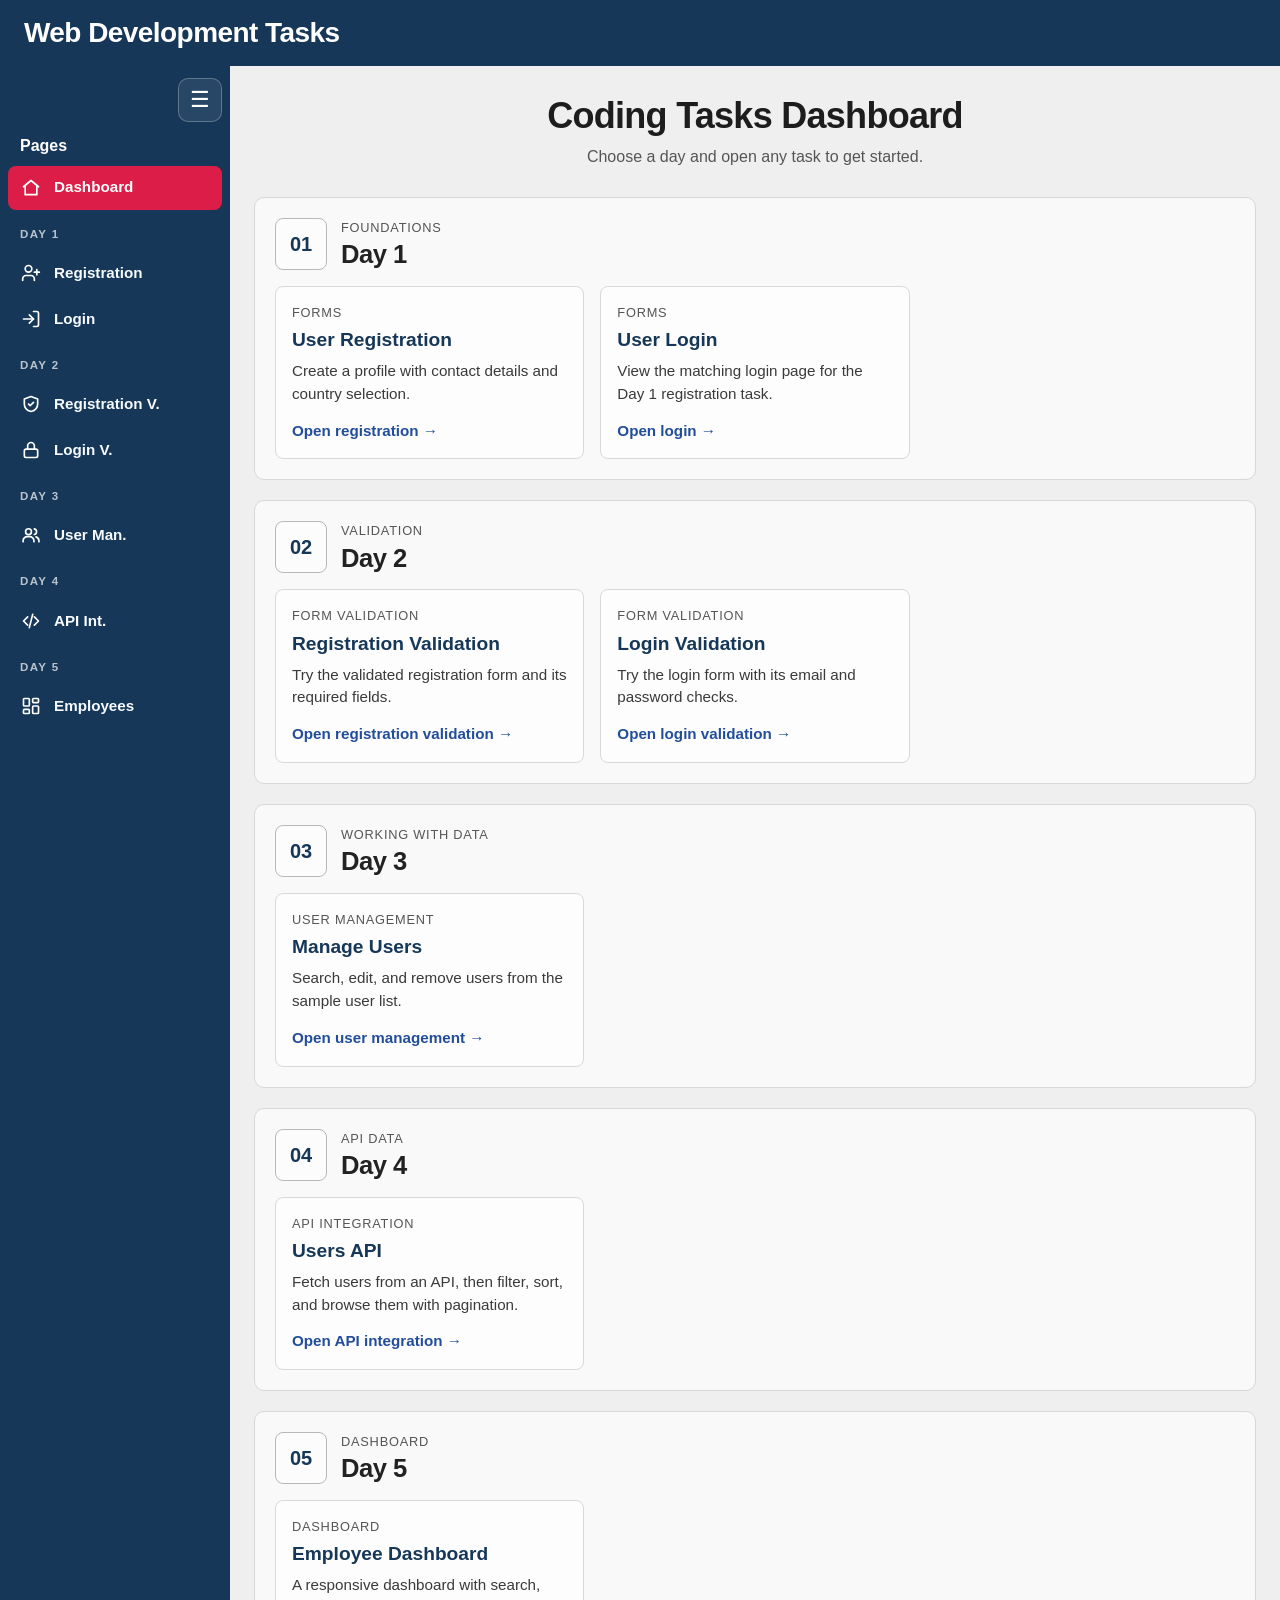
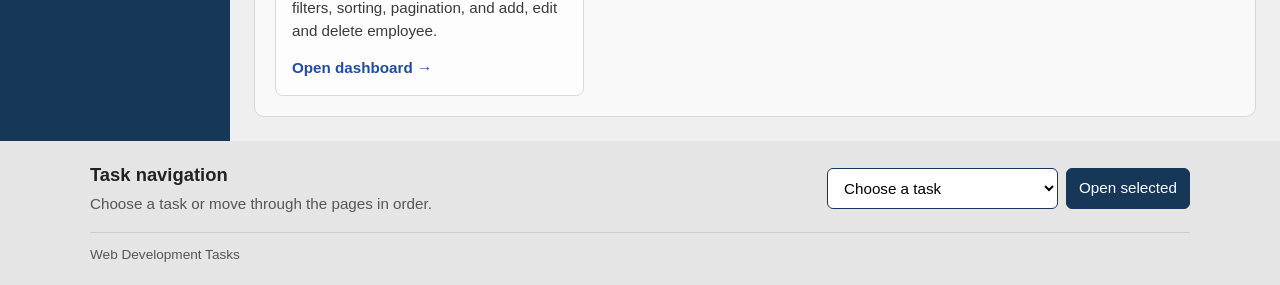
==== commit 5bd6d45b: "Refactor CSS for improved styling consistency and responsiveness; update HTML structure for better a" ====
--- a/index.html
+++ b/index.html
@@ -9,7 +9,6 @@
     />
     <title>Web Development Tasks</title>
     <link rel="stylesheet" href="index.css" />
-    
   </head>
   <body>
     <header class="site-header">
@@ -20,31 +19,40 @@
 
     <div class="dashboard-layout" id="dashboardLayout">
       <aside class="dashboard-sidebar" aria-label="Task navigation">
-        <button class="dashboard-toggle" type="button" aria-label="Toggle sidebar" aria-expanded="true" >
+        <button
+          class="dashboard-toggle"
+          type="button"
+          aria-label="Toggle sidebar"
+          aria-expanded="true"
+        >
           ☰
         </button>
         <h2>Pages</h2>
         <nav aria-label="Task pages">
-          <a class="nav-home" href="index.html" aria-current="page"><span class="nav-text">Dashboard</span></a>
+          <a class="nav-home" href="index.html" title="Dashboard" aria-current="page"><span class="nav-text">Dashboard</span></a>
+
           <h3>Day 1</h3>
-          <a class="nav-alert" href="day1/Registration.html"><span class="nav-text">Registration</span></a>
-          <a class="nav-briefcase" href="day1/Login.html"><span class="nav-text">Login</span></a>
+          <a class="nav-register" href="day1/Registration.html" title="Registration"><span class="nav-text">Registration</span></a>
+          <a class="nav-login" href="day1/Login.html" title="Login"><span class="nav-text">Login</span></a>
+
           <h3>Day 2</h3>
-          <a class="nav-map" href="day2/RegistrationValidation.html"><span class="nav-text">Registration V.</span></a>
-          <a class="nav-folder" href="day2/Loginvalidation.html"><span class="nav-text">Login V.</span></a>
+          <a class="nav-shield" href="day2/RegistrationValidation.html" title="Registration Validation"><span class="nav-text">Registration V.</span></a>
+          <a class="nav-lock" href="day2/Loginvalidation.html" title="Login Validation"><span class="nav-text">Login V.</span></a>
+
           <h3>Day 3</h3>
-          <a class="nav-chart" href="day3/User.html"><span class="nav-text">User Man.</span></a>
+          <a class="nav-users" href="day3/User.html" title="User Management"><span class="nav-text">User Man.</span></a>
+
           <h3>Day 4</h3>
-          <a class="nav-db" href="day4/api.html"><span class="nav-text">API Int.</span></a>
+          <a class="nav-code" href="day4/api.html" title="API Integration"><span class="nav-text">API Int.</span></a>
+
           <h3>Day 5</h3>
-          <a class="nav-db" href="day5/Dashboard.html"><span class="nav-text">Dashboard</span></a>
-          
+          <a class="nav-grid" href="day5/Dashboard.html" title="Employee Dashboard"><span class="nav-text">Employees</span></a>
         </nav>
       </aside>
 
       <main class="dashboard">
-        <section class="intro" aria-labelledby="dashboard-title" >
-          <h2 id="dashboard-title">Coding Tasks Dashboard</h1>
+        <section class="intro" aria-labelledby="dashboard-title">
+          <h1 id="dashboard-title">Coding Tasks Dashboard</h1>
           <p>Choose a day and open any task to get started.</p>
         </section>
 
@@ -148,21 +156,21 @@
           </div>
         </section>
 
-         <section class="day-section" aria-labelledby="day-5-title">
+        <section class="day-section" aria-labelledby="day-5-title">
           <div class="day-heading">
             <span class="day-number" aria-hidden="true">05</span>
             <div>
               <p class="eyebrow">Dashboard</p>
-              <h2 id="day-4-title">Day 05</h2>
+              <h2 id="day-5-title">Day 5</h2>
             </div>
           </div>
           <div class="task-grid">
             <article class="task-card">
               <p class="task-type">Dashboard</p>
-              <h3>Dashboard</h3>
-              <p>Create a responsive dashboard</p>
+              <h3>Employee Dashboard</h3>
+              <p>A responsive dashboard with search, filters, sorting, pagination, and add, edit and delete employee.</p>
               <a class="task-link" href="day5/Dashboard.html" data-task>
-                Open Dashboard <span aria-hidden="true">→</span>
+                Open dashboard <span aria-hidden="true">→</span>
               </a>
             </article>
           </div>
@@ -173,7 +181,6 @@
     <footer class="page-footer">
       <div class="footer-content">
         <div class="footer-copy">
-          <p class="eyebrow"></p>
           <h2>Task navigation</h2>
           <p>Choose a task or move through the pages in order.</p>
         </div>
@@ -189,6 +196,7 @@
       </div>
       <p class="copyright">Web Development Tasks</p>
     </footer>
+
     <script>
       const taskSelect = document.getElementById("taskSelect");
       const openTaskButton = document.getElementById("openTaskBtn");
@@ -196,6 +204,8 @@
       const dashboardSidebar = document.querySelector(".dashboard-sidebar");
       const dashboardToggle = document.querySelector(".dashboard-toggle");
 
+      const mobileQuery = window.matchMedia("(max-width: 760px)");
+
       const setDashboardSidebarState = (isExpanded) => {
         dashboardLayout.classList.toggle("sidebar-collapsed", !isExpanded);
         dashboardSidebar.classList.toggle("is-collapsed", !isExpanded);
@@ -206,6 +216,17 @@
         dashboardToggle.addEventListener("click", () => {
           const isExpanded = dashboardToggle.getAttribute("aria-expanded") === "true";
           setDashboardSidebarState(!isExpanded);
+        });
+
+        setDashboardSidebarState(!mobileQuery.matches);
+        mobileQuery.addEventListener("change", (event) => {
+          setDashboardSidebarState(!event.matches);
+        });
+
+        document.addEventListener("click", (event) => {
+          if (mobileQuery.matches && !dashboardSidebar.contains(event.target)) {
+            setDashboardSidebarState(false);
+          }
         });
       }
 
@@ -223,4 +244,4 @@
       });
     </script>
   </body>
-</html>
+</html>
--- a/index.css
+++ b/index.css
@@ -1,382 +1,37 @@
+/* =========================================================
+   Base
+   ========================================================= */
+:root {
+  --navy: #163758;
+  --accent: #DC1D47;
+  --page-bg: #f2f2f2;
+  --ink: #222;
+  --muted: #555;
+  --line: #d7d7d7;
+}
+
 * {
   box-sizing: border-box;
 }
 
 body {
   margin: 0;
-  background: #f2f2f2;
-  color: #222;
+  background: var(--page-bg);
+  color: var(--ink);
   font-family: Arial, sans-serif;
-}
-
-.intro {
-    text-align: center;
-}
-
-
-.site-header {
-  padding: 18px 24px 20px;
-  background: #163758;
-  color: white;
-  box-sizing: border-box;
-  text-align: center;
-  
-}
-
-.header-content {
-  display: flex;
+  font-size: 16px;
+  line-height: 1.5;
+  overflow-wrap: break-word;
+}
+
+img,
+svg {
   max-width: 100%;
-  margin: 0 auto;
-  align-items: center;
-  justify-content: flex-start;
-  gap: 12px;
-}
-
-.brand {
-  color: white;
-  font-size: clamp(2.1rem, 2.5vw, 3.75rem);
-  font-weight: 700;
-  text-decoration: none;
-  letter-spacing: -0.05em;
-  line-height: 1.1;
-}
-
-.header-label {
-  font-size: 14px;
-}
-
-.dashboard-layout {
-  --sidebar-width: 230px;
-  display: grid;
-  grid-template-columns: var(--sidebar-width) minmax(0, 1fr);
-  width: 100%;
-  max-width: 100%;
-  margin: 0;
-  align-items: stretch;
-  min-height: calc(100vh - 92px);
-  transition: grid-template-columns 0.25s ease;
-}
-
-.dashboard-layout.sidebar-collapsed {
-  --sidebar-width: 60px;
-}
-.nav-dashboard::before {
-    content: "\F3EC"; 
-}
-
-.dashboard-sidebar {
-  background: #163758;
-  padding: 14px 10px 18px;
-  border: none;
-  min-height: 5%;
-  transition: padding 0.25s ease;
-}
-
-.dashboard-toggle {
-  display: flex;
-  align-items: center;
-  justify-content: center;
-  width: 42px;
-  height: 42px;
-  margin: 0 0 14px auto;
-  border: 1px solid rgba(255, 255, 255, 0.2);
-  border-radius: 10px;
-  background: rgba(255, 255, 255, 0.06);
-  color: #fff;
-  font-size: 25px;
-  cursor: pointer;
-}
-
-.dashboard-sidebar h2 {
-  margin: 0 0 12px;
-  padding: 0 10px;
-  font-size: 18px;
-  color: #fff;
-}
-
-.dashboard-sidebar nav {
-  display: grid;
-  gap: 0;
-}
-
-.dashboard-sidebar h3 {
-  display: block;
-  margin: 0;
-  padding: 16px 20px 8px;
-  color: rgba(255,255,255,0.72);
-  font-size: 12px;
-  letter-spacing: 0.12em;
-  text-transform: uppercase;
-}
-
-.dashboard-sidebar a {
-  display: flex;
-  align-items: center;
-  gap: 18px;
-  min-height: 76px;
-  padding: 18px 22px 18px 20px;
-  color: #f7fbff;
-  text-decoration: none;
-  font-size: clamp(1.3rem, 1.75vw, 2.5rem);
-  font-weight: 700;
-  line-height: 1.15;
-  transition: background 0.2s ease, padding 0.2s ease;
-  white-space: nowrap;
-}
-
-.dashboard-sidebar .nav-text {
-  display: inline-block;
-  overflow: hidden;
-  text-overflow: ellipsis;
-}
-
-.dashboard-sidebar a::before {
-  content: "";
-  display: inline-block;
-  width: 24px;
-  height: 24px;
-  background-color: transparent;
-  background-repeat: no-repeat;
-  background-position: center;
-  background-size: 22px 22px;
-  flex-shrink: 0;
-  filter: brightness(0) invert(1);
-}
-
-.nav-home::before {
-  background-image: url("data:image/svg+xml,%3Csvg xmlns='http://www.w3.org/2000/svg' viewBox='0 0 24 24' fill='none' stroke='white' stroke-width='2' stroke-linecap='round' stroke-linejoin='round'%3E%3Cpath d='M3 10.5 12 3l9 7.5'/%3E%3Cpath d='M5 9.5V20h14V9.5'/%3E%3C/svg%3E");
-}
-
-.nav-alert::before {
-  background-image: url("data:image/svg+xml,%3Csvg xmlns='http://www.w3.org/2000/svg' viewBox='0 0 24 24' fill='none' stroke='white' stroke-width='2' stroke-linecap='round' stroke-linejoin='round'%3E%3Cpath d='M12 3.5 2.8 18.5h18.4L12 3.5Z'/%3E%3Cpath d='M12 9v4'/%3E%3Cpath d='M12 16.5h.01'/%3E%3C/svg%3E");
-}
-
-.nav-briefcase::before {
-  background-image: url("data:image/svg+xml,%3Csvg xmlns='http://www.w3.org/2000/svg' viewBox='0 0 24 24' fill='none' stroke='white' stroke-width='2' stroke-linecap='round' stroke-linejoin='round'%3E%3Cpath d='M8 7V5.5A1.5 1.5 0 0 1 9.5 4h5A1.5 1.5 0 0 1 16 5.5V7'/%3E%3Crect x='3' y='7' width='18' height='12' rx='2'/%3E%3Cpath d='M3 11h18'/%3E%3C/svg%3E");
-}
-
-.nav-map::before {
-  background-image: url("data:image/svg+xml,%3Csvg xmlns='http://www.w3.org/2000/svg' viewBox='0 0 24 24' fill='none' stroke='white' stroke-width='2' stroke-linecap='round' stroke-linejoin='round'%3E%3Cpath d='M9 18 3 20V6l6-2 6 2 6-2v14l-6 2-6-2Z'/%3E%3Cpath d='M9 4v14M15 6v14'/%3E%3C/svg%3E");
-}
-
-.nav-folder::before {
-  background-image: url("data:image/svg+xml,%3Csvg xmlns='http://www.w3.org/2000/svg' viewBox='0 0 24 24' fill='none' stroke='white' stroke-width='2' stroke-linecap='round' stroke-linejoin='round'%3E%3Cpath d='M3 7.5A2.5 2.5 0 0 1 5.5 5h4l2 2h7A2.5 2.5 0 0 1 21 9.5v7A2.5 2.5 0 0 1 18.5 19h-13A2.5 2.5 0 0 1 3 16.5z'/%3E%3C/svg%3E");
-}
-
-.nav-chart::before {
-  background-image: url("data:image/svg+xml,%3Csvg xmlns='http://www.w3.org/2000/svg' viewBox='0 0 24 24' fill='none' stroke='white' stroke-width='2' stroke-linecap='round' stroke-linejoin='round'%3E%3Cpath d='M4 20V9'/%3E%3Cpath d='M10 20V5'/%3E%3Cpath d='M16 20v-8'/%3E%3Cpath d='M22 20V3'/%3E%3C/svg%3E");
-}
-
-.nav-db::before {
-  background-image: url("data:image/svg+xml,%3Csvg xmlns='http://www.w3.org/2000/svg' viewBox='0 0 24 24' fill='none' stroke='white' stroke-width='2' stroke-linecap='round' stroke-linejoin='round'%3E%3Cellipse cx='12' cy='6' rx='8' ry='3'/%3E%3Cpath d='M4 6v12c0 1.7 3.6 3 8 3s8-1.3 8-3V6'/%3E%3Cpath d='M4 12c0 1.7 3.6 3 8 3s8-1.3 8-3'/%3E%3C/svg%3E");
-}
-
-.dashboard-sidebar a:hover,
-.dashboard-sidebar a:focus-visible,
-.dashboard-sidebar a[aria-current="page"] {
-  background: #DC1D47;
-  color: white;
-}
-
-.dashboard-sidebar.is-collapsed {
-  padding-left: 8px;
-  padding-right: 8px;
-}
-
-.dashboard-sidebar.is-collapsed .dashboard-toggle {
-  margin-right: 0;
-}
-
-.dashboard-sidebar.is-collapsed h2,
-.dashboard-sidebar.is-collapsed h3,
-.dashboard-sidebar.is-collapsed .nav-text {
-  display: none;
-}
-
-.dashboard-sidebar.is-collapsed a {
-  justify-content: center;
-  padding-left: 0;
-  padding-right: 0;
-}
-
-.dashboard {
-  width: 100%;
-  max-width: 100%;
-  margin: 0;
-  padding: 0 22px 20px 26px;
-  box-sizing: border-box;
-  background: #efefef;
-}
-
-.intro {
-  margin-bottom: 24px;
-  padding-top: 24px;
-}
-
-.eyebrow,
-.task-type {
-  margin: 0 0 8px;
-  color: #555;
-  font-size: 13px;
-}
-
-.intro h1 {
-  margin: 0;
-  font-size: clamp(2.3rem, 3.5vw, 4rem);
-  line-height: 1.1;
-  font-weight: 700;
-  letter-spacing: -0.05em;
-  color: #1d1d1d;
-}
-
-.intro > p:last-child {
-  color: #555;
-  font-size: clamp(1.1rem, 1.5vw, 1.9rem);
-  line-height: 1.5;
-}
-
-.day-section {
-  margin: 20px 0 0;
-  padding: 22px 24px 18px;
-  border: 1px solid #d7d7d7;
-  background: rgba(255,255,255,0.65);
-}
-
-.day-heading {
-  display: flex;
-  align-items: center;
-  gap: 16px;
-  margin-bottom: 18px;
-}
-
-.day-number {
-  display: inline-flex;
-  min-width: 72px;
-  min-height: 72px;
-  padding: 12px;
-  border: 1px solid #b8b8b8;
-  background: rgba(255,255,255,0.1);
-  align-items: center;
-  justify-content: center;
-  font-weight: 700;
-  font-size: 2.1rem;
-  line-height: 1;
-}
-
-.day-heading .eyebrow {
-  margin-bottom: 4px;
-  font-size: 1.1rem;
-  color: #4a4a4a;
-}
-
-.day-heading h2 {
-  margin: 0;
-  font-size: clamp(2rem, 2.3vw, 3rem);
-  line-height: 1.1;
-  letter-spacing: -0.04em;
-}
-
-.task-grid {
-  display: grid;
-  grid-template-columns: repeat(2, minmax(0, 1fr));
-  gap: 18px;
-}
-
-.task-card {
-  padding: 18px 18px 12px;
-  border: 1px solid #d9d9d9;
-  background: rgba(255,255,255,0.15);
-}
-
-.task-card h3 {
-  margin: 8px 0 16px;
-  font-size: clamp(1.7rem, 2vw, 3rem);
-  line-height: 1.1;
-  letter-spacing: -0.04em;
-}
-
-.task-card > p:not(.task-type) {
-  color: #3a3a3a;
-  line-height: 1.5;
-  font-size: clamp(1.05rem, 1.25vw, 1.7rem);
-}
-
-
-.task-link {
-  color: #214d9b;
-  font-size: clamp(1.1rem, 1.3vw, 1.8rem);
-  text-decoration: none;
-  font-weight: 600;
-}
-
-.page-footer {
-  padding: 20px;
-  background: #e5e5e5;
-}
-
-.footer-content {
-  display: flex;
-  max-width: 900px;
-  margin: 0 auto;
-  align-items: center;
-  justify-content: space-between;
-  gap: 20px;
-}
-
-.footer-copy h2 {
-  margin: 5px 0;
-  font-size: 21px;
-}
-
-.footer-copy > p:last-child {
-  color: #555;
-}
-
-.task-navigation {
-  display: flex;
-  flex-wrap: wrap;
-  gap: 8px;
-}
-
-.task-navigation select,
-.button {
-  min-height: 38px;
-  padding: 8px 10px;
-  border: 1px solid #163758;
-  border-radius: 3px;
-  background: white;
-  font: inherit;
-}
-
-.button {
-  cursor: pointer;
-}
-
-.button-primary {
-  border-color: #163758;
-  background: #163758;
-  color: white;
-}
-
-.task-nav-logo img {
-    width: 300%;
-    object-fit: contain;
-    
-}
-
-
-.button:disabled {
-  cursor: not-allowed;
-  opacity: 0.55;
-}
-
-.copyright {
-  max-width: 900px;
-  margin: 20px auto 0;
-  padding-top: 12px;
-  border-top: 1px solid #ccc;
-  color: #555;
-  font-size: 13px;
+}
+
+:focus-visible {
+  outline: 2px solid var(--navy);
+  outline-offset: 2px;
 }
 
 .visually-hidden {
@@ -387,53 +42,455 @@
   clip: rect(0, 0, 0, 0);
 }
 
-:focus-visible {
-  outline: 2px solid #163758;
-  outline-offset: 2px;
+/* =========================================================
+   Dashboard page: header
+   ========================================================= */
+.site-header {
+  padding: 16px 24px;
+  background: var(--navy);
+  color: #fff;
+}
+
+.header-content {
+  display: flex;
+  align-items: center;
+  gap: 12px;
+}
+
+.brand {
+  color: #fff;
+  font-size: clamp(1.25rem, 2.2vw, 1.75rem);
+  font-weight: 700;
+  text-decoration: none;
+  letter-spacing: -0.02em;
+  line-height: 1.2;
+}
+
+/* =========================================================
+   Dashboard page: layout (sidebar + content)
+   ========================================================= */
+.dashboard-layout {
+  --sidebar-width: 230px;
+  position: relative;
+  display: grid;
+  grid-template-columns: var(--sidebar-width) minmax(0, 1fr);
+  width: 100%;
+  min-height: calc(100vh - 66px);
+  transition: grid-template-columns 0.25s ease;
+}
+
+.dashboard-layout.sidebar-collapsed {
+  --sidebar-width: 64px;
+}
+
+/* ---------- Sidebar ---------- */
+.dashboard-sidebar {
+  grid-column: 1;
+  grid-row: 1;
+  padding: 12px 8px 16px;
+  background: var(--navy);
+  overflow: hidden;
+}
+
+.dashboard-toggle {
+  display: flex;
+  align-items: center;
+  justify-content: center;
+  width: 44px;
+  height: 44px;
+  margin: 0 0 12px auto;
+  border: 1px solid rgba(255, 255, 255, 0.25);
+  border-radius: 10px;
+  background: rgba(255, 255, 255, 0.08);
+  color: #fff;
+  font-size: 22px;
+  line-height: 1;
+  cursor: pointer;
+}
+
+.dashboard-toggle:hover {
+  background: rgba(255, 255, 255, 0.16);
+}
+
+.dashboard-sidebar h2 {
+  margin: 0 0 8px;
+  padding: 0 12px;
+  font-size: 1rem;
+  color: #fff;
+}
+
+.dashboard-sidebar nav {
+  display: grid;
+  gap: 2px;
+}
+
+.dashboard-sidebar h3 {
+  margin: 0;
+  padding: 14px 12px 6px;
+  color: rgba(255, 255, 255, 0.7);
+  font-size: 0.72rem;
+  letter-spacing: 0.12em;
+  text-transform: uppercase;
+}
+
+.dashboard-sidebar a {
+  display: flex;
+  align-items: center;
+  gap: 12px;
+  min-height: 44px;
+  padding: 10px 12px;
+  border-radius: 8px;
+  color: #f7fbff;
+  text-decoration: none;
+  font-size: 0.95rem;
+  font-weight: 600;
+  line-height: 1.2;
+  white-space: nowrap;
+  transition: background 0.2s ease;
+}
+
+.dashboard-sidebar .nav-text {
+  flex: 1;
+  min-width: 0;
+  overflow: hidden;
+  text-overflow: ellipsis;
+}
+
+.dashboard-sidebar a:hover,
+.dashboard-sidebar a:focus-visible,
+.dashboard-sidebar a[aria-current="page"] {
+  background: var(--accent);
+  color: #fff;
+}
+
+/* ---------- Sidebar icons (white outline icons) ---------- */
+.dashboard-sidebar a::before {
+  content: "";
+  flex: 0 0 22px;
+  width: 22px;
+  height: 22px;
+  background-color: transparent;
+  background-repeat: no-repeat;
+  background-position: center;
+  background-size: 20px 20px;
+}
+
+/* Home */
+.nav-home::before {
+  background-image: url("data:image/svg+xml,%3Csvg xmlns='http://www.w3.org/2000/svg' viewBox='0 0 24 24' fill='none' stroke='white' stroke-width='2' stroke-linecap='round' stroke-linejoin='round'%3E%3Cpath d='M3 10.5 12 3l9 7.5'/%3E%3Cpath d='M5 9.5V20h14V9.5'/%3E%3C/svg%3E");
+}
+
+/* Registration: user with a plus */
+.nav-register::before {
+  background-image: url("data:image/svg+xml,%3Csvg xmlns='http://www.w3.org/2000/svg' viewBox='0 0 24 24' fill='none' stroke='white' stroke-width='2' stroke-linecap='round' stroke-linejoin='round'%3E%3Ccircle cx='9' cy='7' r='4'/%3E%3Cpath d='M2 21v-2a4 4 0 0 1 4-4h6a4 4 0 0 1 4 4v2'/%3E%3Cpath d='M19 8v6M16 11h6'/%3E%3C/svg%3E");
+}
+
+/* Login: arrow going into a door */
+.nav-login::before {
+  background-image: url("data:image/svg+xml,%3Csvg xmlns='http://www.w3.org/2000/svg' viewBox='0 0 24 24' fill='none' stroke='white' stroke-width='2' stroke-linecap='round' stroke-linejoin='round'%3E%3Cpath d='M15 3h4a2 2 0 0 1 2 2v14a2 2 0 0 1-2 2h-4'/%3E%3Cpath d='m10 17 5-5-5-5'/%3E%3Cpath d='M15 12H3'/%3E%3C/svg%3E");
+}
+
+/* Registration validation: shield with a tick */
+.nav-shield::before {
+  background-image: url("data:image/svg+xml,%3Csvg xmlns='http://www.w3.org/2000/svg' viewBox='0 0 24 24' fill='none' stroke='white' stroke-width='2' stroke-linecap='round' stroke-linejoin='round'%3E%3Cpath d='M12 3 4 6v6c0 5 3.5 8 8 9 4.5-1 8-4 8-9V6l-8-3Z'/%3E%3Cpath d='m9 12 2 2 4-4'/%3E%3C/svg%3E");
+}
+
+/* Login validation: padlock */
+.nav-lock::before {
+  background-image: url("data:image/svg+xml,%3Csvg xmlns='http://www.w3.org/2000/svg' viewBox='0 0 24 24' fill='none' stroke='white' stroke-width='2' stroke-linecap='round' stroke-linejoin='round'%3E%3Crect x='4' y='11' width='16' height='10' rx='2'/%3E%3Cpath d='M8 11V7a4 4 0 0 1 8 0v4'/%3E%3C/svg%3E");
+}
+
+/* User management: two people */
+.nav-users::before {
+  background-image: url("data:image/svg+xml,%3Csvg xmlns='http://www.w3.org/2000/svg' viewBox='0 0 24 24' fill='none' stroke='white' stroke-width='2' stroke-linecap='round' stroke-linejoin='round'%3E%3Ccircle cx='9' cy='8' r='3.5'/%3E%3Cpath d='M2.5 20v-1a5 5 0 0 1 5-5h3a5 5 0 0 1 5 5v1'/%3E%3Cpath d='M16 4.6a3.5 3.5 0 0 1 0 6.8'/%3E%3Cpath d='M21.5 20v-1a5 5 0 0 0-3.5-4.8'/%3E%3C/svg%3E");
+}
+
+/* API integration: code brackets */
+.nav-code::before {
+  background-image: url("data:image/svg+xml,%3Csvg xmlns='http://www.w3.org/2000/svg' viewBox='0 0 24 24' fill='none' stroke='white' stroke-width='2' stroke-linecap='round' stroke-linejoin='round'%3E%3Cpath d='m8 7-5 5 5 5'/%3E%3Cpath d='m16 7 5 5-5 5'/%3E%3Cpath d='m14 4-4 16'/%3E%3C/svg%3E");
+}
+
+/* Dashboard (day 5): grid of panels */
+.nav-grid::before {
+  background-image: url("data:image/svg+xml,%3Csvg xmlns='http://www.w3.org/2000/svg' viewBox='0 0 24 24' fill='none' stroke='white' stroke-width='2' stroke-linecap='round' stroke-linejoin='round'%3E%3Crect x='3' y='3' width='7' height='9' rx='1'/%3E%3Crect x='14' y='3' width='7' height='5' rx='1'/%3E%3Crect x='14' y='12' width='7' height='9' rx='1'/%3E%3Crect x='3' y='16' width='7' height='5' rx='1'/%3E%3C/svg%3E");
+}
+
+/* ---------- Sidebar: collapsed state (icons only) ---------- */
+.dashboard-sidebar.is-collapsed .dashboard-toggle {
+  margin-left: auto;
+  margin-right: auto;
+}
+
+.dashboard-sidebar.is-collapsed h2,
+.dashboard-sidebar.is-collapsed h3,
+.dashboard-sidebar.is-collapsed .nav-text {
+  display: none;
+}
+
+.dashboard-sidebar.is-collapsed a {
+  justify-content: center;
+  padding-left: 0;
+  padding-right: 0;
+}
+
+/* ---------- Main content ---------- */
+.dashboard {
+  grid-column: 2;
+  grid-row: 1;
+  min-width: 0;
+  padding: 0 24px 24px;
+  background: #efefef;
+}
+
+.intro {
+  padding: 28px 0 8px;
+  text-align: center;
+}
+
+.intro h1 {
+  margin: 0 0 8px;
+  font-size: clamp(1.6rem, 3.2vw, 2.25rem);
+  line-height: 1.2;
+  font-weight: 700;
+  letter-spacing: -0.02em;
+  color: #1d1d1d;
+}
+
+.intro p {
+  margin: 0;
+  color: var(--muted);
+  font-size: 1rem;
+}
+
+.eyebrow,
+.task-type {
+  margin: 0 0 6px;
+  color: var(--muted);
+  font-size: 0.8rem;
+  text-transform: uppercase;
+  letter-spacing: 0.06em;
+}
+
+/* ---------- Day sections ---------- */
+.day-section {
+  margin: 20px 0 0;
+  padding: 20px;
+  border: 1px solid var(--line);
+  border-radius: 10px;
+  background: rgba(255, 255, 255, 0.65);
+}
+
+.day-heading {
+  display: flex;
+  align-items: center;
+  gap: 14px;
+  margin-bottom: 16px;
+}
+
+.day-number {
+  display: inline-flex;
+  flex: 0 0 auto;
+  align-items: center;
+  justify-content: center;
+  width: 52px;
+  height: 52px;
+  border: 1px solid #b8b8b8;
+  border-radius: 8px;
+  background: rgba(255, 255, 255, 0.6);
+  color: var(--navy);
+  font-size: 1.25rem;
+  font-weight: 700;
+  line-height: 1;
+}
+
+.day-heading .eyebrow {
+  margin: 0 0 2px;
+}
+
+.day-heading h2 {
+  margin: 0;
+  font-size: clamp(1.3rem, 2vw, 1.6rem);
+  line-height: 1.2;
+  letter-spacing: -0.02em;
+}
+
+/* ---------- Task cards ---------- */
+.task-grid {
+  display: grid;
+  grid-template-columns: repeat(auto-fill, minmax(min(100%, 300px), 1fr));
+  gap: 16px;
+}
+
+.task-card {
+  display: flex;
+  flex-direction: column;
+  min-width: 0;
+  padding: 16px;
+  border: 1px solid #d9d9d9;
+  border-radius: 8px;
+  background: rgba(255, 255, 255, 0.7);
+}
+
+.task-card h3 {
+  margin: 0 0 8px;
+  font-size: 1.2rem;
+  line-height: 1.25;
+  color: var(--navy);
+}
+
+.task-card > p:not(.task-type) {
+  margin: 0 0 14px;
+  color: #3a3a3a;
+  font-size: 0.95rem;
+  line-height: 1.5;
+}
+
+.task-link {
+  margin-top: auto;
+  color: #214d9b;
+  font-size: 0.95rem;
+  font-weight: 600;
+  text-decoration: none;
+}
+
+.task-link:hover {
+  text-decoration: underline;
+}
+
+.page-footer {
+  padding: 20px 24px;
+  background: #e5e5e5;
+}
+
+.footer-content {
+  display: flex;
+  flex-wrap: wrap;
+  align-items: center;
+  justify-content: space-between;
+  gap: 16px 20px;
+  max-width: 1100px;
+  margin: 0 auto;
+}
+
+.footer-copy h2 {
+  margin: 0 0 4px;
+  font-size: 1.15rem;
+}
+
+.footer-copy p {
+  margin: 0;
+  color: var(--muted);
+  font-size: 0.95rem;
+}
+
+.task-navigation {
+  display: flex;
+  flex-wrap: wrap;
+  gap: 8px;
+}
+
+.task-navigation select {
+  flex: 1 1 220px;
+  min-width: 0;
+  max-width: 100%;
+}
+
+.task-navigation select,
+.button {
+  min-height: 40px;
+  padding: 8px 12px;
+  border: 1px solid var(--navy);
+  border-radius: 6px;
+  background: #fff;
+  font: inherit;
+  font-size: 0.95rem;
+}
+
+.button {
+  cursor: pointer;
+  white-space: nowrap;
+}
+
+.button-primary {
+  background: var(--navy);
+  color: #fff;
+}
+
+.button-primary:hover {
+  background: var(--accent);
+  border-color: var(--accent);
+}
+
+.button:disabled {
+  cursor: not-allowed;
+  opacity: 0.55;
+}
+
+.copyright {
+  max-width: 1100px;
+  margin: 16px auto 0;
+  padding-top: 12px;
+  border-top: 1px solid #ccc;
+  color: var(--muted);
+  font-size: 0.85rem;
 }
 
 @media (max-width: 980px) {
-  .dashboard-layout {
-    grid-template-columns: var(--sidebar-width) minmax(0, 1fr);
-  }
-
   .dashboard {
-    padding-left: 18px;
-    padding-right: 18px;
+    padding: 0 18px 20px;
   }
 }
 
 @media (max-width: 760px) {
-  .dashboard-layout {
-    grid-template-columns: 1fr;
+  .site-header {
+    padding: 14px 16px;
+  }
+
+  .dashboard-layout,
+  .dashboard-layout.sidebar-collapsed {
+    --sidebar-width: 56px;
+  }
+
+  .dashboard-sidebar:not(.is-collapsed) {
+    position: absolute;
+    top: 0;
+    bottom: 0;
+    left: 0;
+    z-index: 30;
+    width: 230px;
+    overflow-y: auto;
+    box-shadow: 6px 0 24px rgba(0, 0, 0, 0.3);
   }
 
   .dashboard {
+    padding: 0 14px 18px;
+  }
+
+  .day-section {
+    padding: 16px;
+  }
+}
+
+@media (max-width: 600px) {
+  .footer-content {
+    flex-direction: column;
+    align-items: stretch;
+  }
+
+  .task-navigation {
     width: 100%;
-    padding: 0 18px 20px;
-  }
-
-  .task-grid {
-    grid-template-columns: 1fr;
-  }
-}
-
-@media (max-width: 600px) {
-  .header-content,
-  .footer-content {
-    align-items: flex-start;
-    flex-direction: column;
-  }
-
-  .brand {
-    font-size: 2.3rem;
-  }
-
-  .dashboard-sidebar a {
+  }
+
+  .day-number {
+    width: 44px;
+    height: 44px;
     font-size: 1.1rem;
-    min-height: 55px;
-  }
-}
+  }
+}
+
+/* =========================================================
+   Task pages shell (header + sidebar + footer added by ../task-navigation.js)
+   ========================================================= */
 .task-nav-body {
   margin: 0;
   min-height: 100vh;
@@ -442,15 +499,16 @@
   font-family: Arial, sans-serif;
 }
 
+/* ---------- Header ---------- */
 .task-nav-header {
   display: grid;
-  grid-template-columns: 180px minmax(0, 1fr) 300px;
-  align-items: center;
-  min-height: 104px;
-  padding: 0 24px;
+  grid-template-columns: auto minmax(0, 1fr) auto;
+  align-items: center;
+  gap: 16px;
+  min-height: 80px;
+  padding: 10px 24px;
   background: linear-gradient(90deg, #f7f0f0 0%, #fbfafa 100%);
   border-bottom: 1px solid #eeeaeb;
-  box-sizing: border-box;
 }
 
 .task-nav-header-left,
@@ -458,58 +516,69 @@
 .task-nav-header-right {
   display: flex;
   align-items: center;
-}
-
-.task-nav-header-left { justify-content: flex-start; }
-.task-nav-header-center { justify-content: center; }
+  min-width: 0;
+}
+
+.task-nav-header-center {
+  justify-content: center;
+}
+
 .task-nav-header-right {
   justify-content: flex-end;
   gap: 12px;
 }
 
-.task-nav-logo,
-.task-nav-footer-logo {
-  width: 46px;
-  height: 46px;
-  border-radius: 12px;
-  background: linear-gradient(180deg, #d93b5c 0%, #c82852 100%);
-  color: #fff;
-  display: grid;
-  place-items: center;
-  font-size: 22px;
-  font-weight: 700;
-  box-shadow: inset 0 0 0 1px rgba(255,255,255,0.15);
+.task-nav-logo {
+  display: flex;
+  align-items: center;
+}
+
+.task-nav-logo img {
+  display: block;
+  width: auto;
+  max-width: 180px;
+  height: 60px;
+  object-fit: contain;
 }
 
 .task-nav-brand {
   color: #111;
   text-decoration: none;
   font-weight: 700;
-  font-size: clamp(22px, 2.3vw, 38px);
-  letter-spacing: -0.04em;
+  font-size: clamp(1.2rem, 2.3vw, 2rem);
+  letter-spacing: -0.03em;
 }
 
 .task-nav-user-avatar {
-  width: 52px;
-  height: 52px;
+  flex: 0 0 auto;
+  display: grid;
+  place-items: center;
+  width: 44px;
+  height: 44px;
   border-radius: 50%;
   background: #d0d0d0;
   color: #1b1b1b;
-  display: grid;
-  place-items: center;
   font-weight: 700;
-  font-size: 1.1rem;
+  font-size: 1rem;
 }
 
 .task-nav-user-text {
   display: flex;
   flex-direction: column;
   justify-content: center;
+  min-width: 0;
   line-height: 1.2;
 }
 
+.task-nav-user-name,
+.task-nav-user-role {
+  overflow: hidden;
+  text-overflow: ellipsis;
+  white-space: nowrap;
+}
+
 .task-nav-user-name {
-  font-size: 1.05rem;
+  font-size: 1rem;
   font-weight: 700;
   color: #1b1b1b;
 }
@@ -519,10 +588,12 @@
   color: #444;
 }
 
+/* ---------- Layout + sidebar ---------- */
 .task-nav-layout {
+  position: relative;
   display: grid;
-  grid-template-columns: 55px minmax(0, 1fr);
-  min-height: calc(100vh - 104px - 100px);
+  grid-template-columns: 56px minmax(0, 1fr);
+  min-height: calc(100vh - 80px - 120px);
   transition: grid-template-columns 0.25s ease;
 }
 
@@ -531,22 +602,24 @@
 }
 
 .task-nav-sidebar {
+  grid-column: 1;
+  grid-row: 1;
   background: #0b2d49;
-  border-right: 1px solid rgba(255,255,255,0.08);
-  box-sizing: border-box;
+  border-right: 1px solid rgba(255, 255, 255, 0.08);
+  overflow: hidden;
 }
 
 .task-nav-toggle {
+  display: flex;
+  align-items: center;
+  justify-content: center;
   width: 100%;
-  height: 72px;
+  height: 56px;
   border: 0;
-  background: #DC1D47;
+  background: var(--accent);
   color: #fff;
   font-size: 22px;
   cursor: pointer;
-  display: flex;
-  align-items: center;
-  justify-content: center;
 }
 
 .task-nav-menu {
@@ -556,93 +629,101 @@
 .task-nav-link {
   display: flex;
   align-items: center;
-  gap: 18px;
-  min-height: 40px;
-  padding: 14px 16px;
+  gap: 14px;
+  min-height: 48px;
+  padding: 12px 16px;
+  color: #f7f9fb;
   text-decoration: none;
-  color: #f7f9fb;
-  font-size: 18px;
+  font-size: 15px;
   font-weight: 700;
   white-space: nowrap;
   transition: background 0.2s ease;
 }
 
 .task-nav-icon {
-  width: 12px;
-  height: 12px;
+  flex: 0 0 24px;
   display: inline-flex;
   align-items: center;
   justify-content: center;
-  border: none;
-  background:none;
-  font-size:21px;
+  width: 24px;
+  height: 24px;
+  font-size: 18px;
   line-height: 1;
-  flex-shrink: 0;
 }
 
 .task-nav-label {
+  flex: 1;
+  min-width: 0;
+  max-width: 0;
   opacity: 0;
-  max-width: 0;
   overflow: hidden;
-  transition: all 0.25s ease;
+  text-overflow: ellipsis;
+  transition: opacity 0.25s ease;
 }
 
 .task-nav-layout.sidebar-expanded .task-nav-label {
+  max-width: none;
   opacity: 1;
-  max-width: 240px;
 }
 
 .task-nav-link:hover,
 .task-nav-link:focus-visible,
 .task-nav-link.is-current {
-  background: linear-gradient(#DC1D47 100%);
-}
-
+  background: var(--accent);
+}
+
+/* ---------- Page content ---------- */
 .task-nav-main {
+  grid-column: 2;
+  grid-row: 1;
+  min-width: 0;
+  padding: 28px 24px;
   background: #edeefc;
-  padding: 28px 24px;
-  min-width: 0;
 }
 
 .task-nav-main > * {
   max-width: 100%;
 }
 
+/* ---------- Footer ---------- */
 .task-nav-footer {
+  padding: 18px 24px 24px;
   background: #f5f5f5;
   border-top: 1px solid #d9d9d9;
-  padding: 18px 20px 26px;
-  box-sizing: border-box;
 }
 
 .task-nav-footer-inner {
+  display: flex;
+  flex-wrap: wrap;
+  align-items: center;
+  justify-content: space-between;
+  gap: 16px 18px;
   max-width: 1440px;
-  min-height: 90px;
   margin: 0 auto;
-  display: flex;
-  align-items: center;
-  justify-content: space-between;
-  gap: 18px;
 }
 
 .task-nav-footer-brand {
-  display: flex;
+  min-width: 0;
+  color: var(--navy);
+}
+
+.task-nav-footer-title {
+  font-size: 1rem;
+  font-weight: 700;
+}
+
+.task-nav-footer-address {
+  margin-top: 6px;
+  color: var(--muted);
+  font-size: 0.85rem;
+  line-height: 1.5;
+}
+
+.task-nav-footer-actions {
+  display: flex;
+  flex-wrap: wrap;
   align-items: center;
   gap: 12px;
-  color: #163758;
-}
-
-.task-nav-footer-title {
-  font-size: clamp(1.8rem, 2.4vw, 3rem);
-  font-weight: 700;
-  letter-spacing: -0.05em;
-}
-
-.task-nav-footer-actions {
-  display: flex;
-  align-items: center;
-  gap: 12px;
-  flex-wrap: wrap;
 }
 
 .task-nav-footer-link {
@@ -653,7 +734,7 @@
   min-height: 44px;
   padding: 10px 18px;
   border-radius: 999px;
-  background: #163758;
+  background: var(--navy);
   color: #fff;
   text-decoration: none;
   font-weight: 700;
@@ -671,51 +752,81 @@
   pointer-events: none;
 }
 
+/* ---------- Task pages shell: responsive ---------- */
 @media (max-width: 980px) {
   .task-nav-header {
-    grid-template-columns: 140px 1fr 260px;
+    gap: 12px;
+  }
+}
+
+@media (max-width: 760px) {
+  .task-nav-header {
+    grid-template-columns: auto minmax(0, 1fr);
+    min-height: 64px;
+    padding: 10px 14px;
+  }
+
+  .task-nav-header-center {
+    display: none;
+  }
+
+  .task-nav-logo img {
+    height: 44px;
+    max-width: 130px;
+  }
+
+  .task-nav-layout,
+  .task-nav-layout.sidebar-expanded {
+    grid-template-columns: 48px minmax(0, 1fr);
+  }
+
+  .task-nav-link {
+    padding-left: 12px;
+    padding-right: 12px;
+  }
+
+  /* Opening the menu floats it over the page instead of squeezing the content. */
+  .task-nav-sidebar.is-expanded {
+    position: absolute;
+    top: 0;
+    bottom: 0;
+    left: 0;
+    z-index: 40;
+    width: 230px;
+    overflow-y: auto;
+    box-shadow: 6px 0 24px rgba(0, 0, 0, 0.3);
+  }
+
+  .task-nav-main {
+    padding: 16px 12px;
+  }
+
+  .task-nav-footer {
+    padding: 16px 14px 22px;
   }
 
   .task-nav-footer-inner {
     flex-direction: column;
-    align-items: flex-start;
-    justify-content: center;
-  }
-}
-
-@media (max-width: 760px) {
-  .task-nav-header {
-    grid-template-columns: 1fr;
-    min-height: auto;
-    padding: 16px 20px;
-    gap: 10px;
-  }
-
-  .task-nav-header-left,
-  .task-nav-header-center,
-  .task-nav-header-right {
-    justify-content: center;
-  }
-
-  .task-nav-layout {
-    grid-template-columns: 1fr;
-  }
-
-  .task-nav-label {
-    opacity: 1;
-    max-width: 20px;
-  }
-
-  .task-nav-footer-inner {
     align-items: stretch;
   }
 
   .task-nav-footer-actions {
     width: 100%;
-    justify-content: space-between;
   }
 
   .task-nav-footer-link {
     flex: 1 1 0;
-  }
-}
+    min-width: 0;
+  }
+}
+
+
+@media (prefers-reduced-motion: reduce) {
+  *,
+  *::before,
+  *::after {
+    scroll-behavior: auto !important;
+    transition-duration: 0.01ms !important;
+    animation-duration: 0.01ms !important;
+  }
+}
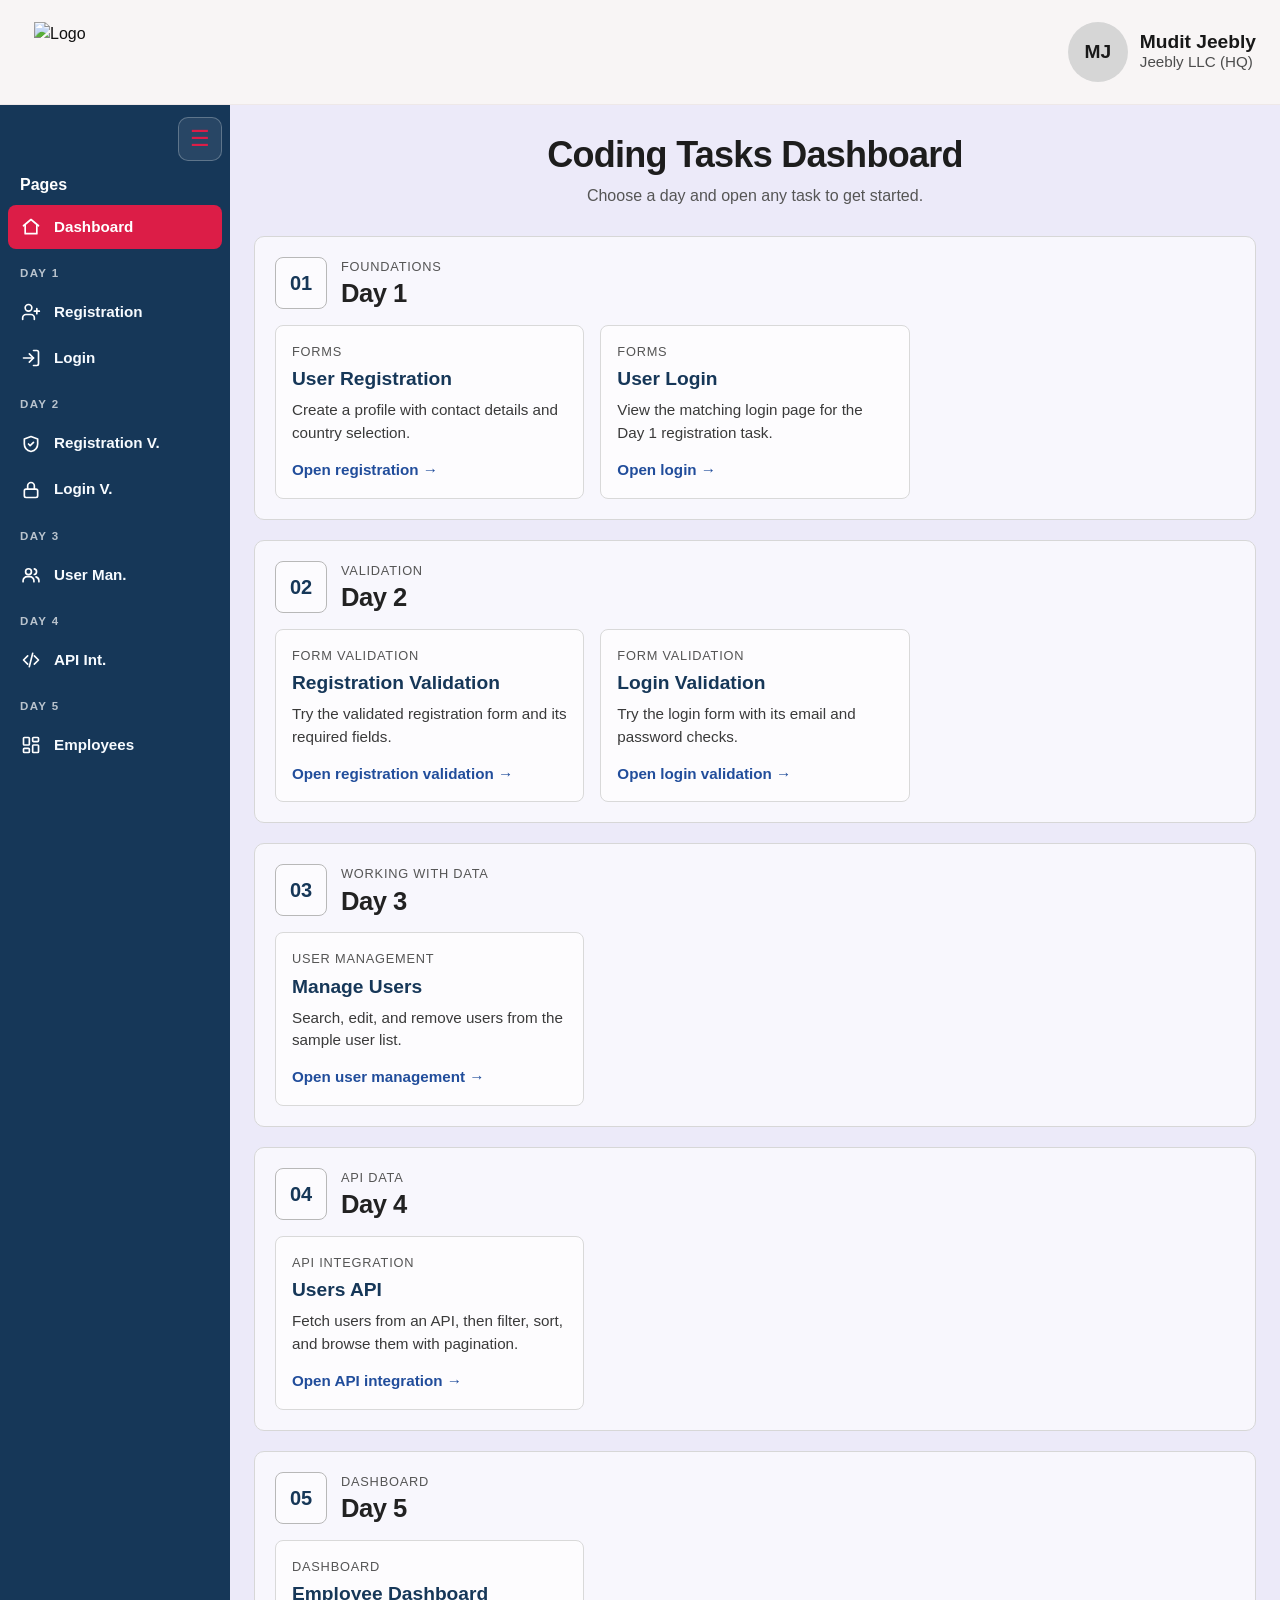
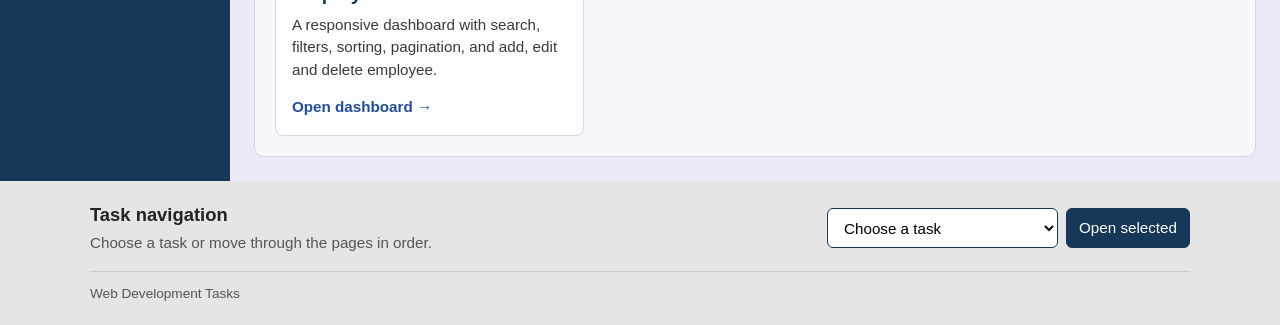
==== commit 35aee67e: "feat: Add task navigation and user profile section - Implemented dynamic task navigation in Tsaknavi" ====
--- a/index.html
+++ b/index.html
@@ -13,7 +13,21 @@
   <body>
     <header class="site-header">
       <div class="header-content">
-        <a class="brand" href="index.html">Web Development Tasks</a>
+        <div class="brand-lockup" aria-label="Jeebly logo">
+          <div class= aria-hidden="true">
+          </div>
+            <div class="task-nav-logo">
+        <img src="https://jeebly.com/wp-content/uploads/2022/01/og-image-2.jpg" alt="Logo">
+      </div>
+        </div>
+
+        <div class="header-user" aria-label="User profile">
+          <div class="user-avatar" aria-hidden="true">MJ</div>
+          <div class="user-meta">
+            <div class="user-name">Mudit Jeebly</div>
+            <div class="user-role">Jeebly LLC (HQ)</div>
+          </div>
+        </div>
       </div>
     </header>
 
--- a/index.css
+++ b/index.css
@@ -42,28 +42,130 @@
   clip: rect(0, 0, 0, 0);
 }
 
-/* =========================================================
-   Dashboard page: header
-   ========================================================= */
+
 .site-header {
-  padding: 16px 24px;
-  background: var(--navy);
+  padding: 18px 24px 16px;
+  background: #f0f0f0;
+  border-bottom: 4px solid #d7182a;
+  color: #111;
+}
+
+.header-content {
+  display: flex;
+  align-items: center;
+  justify-content: space-between;
+  gap: 16px;
+  min-height: 60px;
+}
+
+.brand-lockup {
+  display: flex;
+  align-items: center;
+  gap: 14px;
+  min-width: 0;
+}
+
+.brand-mark {
+  position: relative;
+  display: grid;
+  place-items: center;
+  width: 68px;
+  height: 68px;
+  border-radius: 14px;
+  background: linear-gradient(135deg, #0d3d6b 0%, #0a2f53 100%);
+  box-shadow: inset 0 0 0 2px rgba(255, 255, 255, 0.2);
+}
+
+.brand-mark::before,
+.brand-mark::after {
+  content: "";
+  position: absolute;
+  inset: 12px;
+  border-radius: 10px;
+  background: rgba(255, 255, 255, 0.12);
+}
+
+.brand-mark::after {
+  inset: auto 18px 18px 18px;
+  height: 10px;
+  border-radius: 4px;
+  background: rgba(255, 255, 255, 0.16);
+}
+
+.brand-mark-inner {
+  position: relative;
+  z-index: 1;
+  display: grid;
+  place-items: center;
+  width: 30px;
+  height: 30px;
+  border-radius: 8px;
+  background: #d7182a;
   color: #fff;
-}
-
-.header-content {
-  display: flex;
-  align-items: center;
-  gap: 12px;
-}
-
-.brand {
-  color: #fff;
-  font-size: clamp(1.25rem, 2.2vw, 1.75rem);
+  font-size: 1.7rem;
   font-weight: 700;
-  text-decoration: none;
-  letter-spacing: -0.02em;
-  line-height: 1.2;
+  line-height: 1;
+}
+
+.brand-text-wrap {
+  display: flex;
+  flex-direction: column;
+  min-width: 0;
+}
+
+.brand-name {
+  font-size: clamp(2.2rem, 2.8vw, 4rem);
+  font-weight: 800;
+  line-height: 0.9;
+  letter-spacing: -0.06em;
+  color: #111;
+}
+
+.brand-tagline {
+  margin-top: 6px;
+  color: #d7182a;
+  font-size: 0.92rem;
+  font-weight: 600;
+  letter-spacing: 0.02em;
+}
+
+.header-user {
+  display: flex;
+  align-items: center;
+  gap: 14px;
+  margin-left: auto;
+  min-width: 0;
+}
+
+.user-avatar {
+  display: grid;
+  place-items: center;
+  width: 72px;
+  height: 72px;
+  border-radius: 50%;
+  background: #d6d6d6;
+  color: #1a1a1a;
+  font-size: 1.7rem;
+  font-weight: 700;
+}
+
+.user-meta {
+  display: flex;
+  flex-direction: column;
+  min-width: 0;
+}
+
+.user-name {
+  color: #181818;
+  font-size: clamp(1.5rem, 2vw, 2.1rem);
+  font-weight: 700;
+  line-height: 1.1;
+}
+
+.user-role {
+  color: #4d4d4d;
+  font-size: clamp(1rem, 1.5vw, 1.45rem);
+  line-height: 1.35;
 }
 
 /* =========================================================
@@ -102,7 +204,7 @@
   border: 1px solid rgba(255, 255, 255, 0.25);
   border-radius: 10px;
   background: rgba(255, 255, 255, 0.08);
-  color: #fff;
+  color: #DC1D47;
   font-size: 22px;
   line-height: 1;
   cursor: pointer;
@@ -239,7 +341,7 @@
   grid-row: 1;
   min-width: 0;
   padding: 0 24px 24px;
-  background: #efefef;
+  background: #eceaf9;
 }
 
 .intro {
@@ -401,7 +503,7 @@
   padding: 8px 12px;
   border: 1px solid var(--navy);
   border-radius: 6px;
-  background: #fff;
+  background: #ffffff;
   font: inherit;
   font-size: 0.95rem;
 }
@@ -829,4 +931,112 @@
     transition-duration: 0.01ms !important;
     animation-duration: 0.01ms !important;
   }
-}+}
+
+/* ---------- Compact Jeebly Header ---------- */
+
+.site-header {
+  height: 105px;
+  min-height: 105px;
+  padding: 10px 24px;
+  background: #f8f5f5;
+  border-bottom: 1px solid #eee8e8;
+  box-shadow: none;
+}
+
+.header-content {
+  width: 100%;
+  max-width: 100%;
+  min-height: 100%;
+  display: flex;
+  align-items: center;
+  justify-content: space-between;
+  gap: 20px;
+}
+
+/* Logo section */
+.brand-lockup {
+  display: flex;
+  align-items: center;
+  gap: 10px;
+}
+
+.brand-mark {
+  width: 42px;
+  height: 42px;
+  border-radius: 10px;
+}
+
+.brand-mark-inner {
+  width: 25px;
+  height: 25px;
+  font-size: 1.2rem;
+}
+
+.brand-name {
+  font-size: 1.5rem;
+  line-height: 1;
+}
+
+.brand-tagline {
+  margin-top: 4px;
+  font-size: 0.7rem;
+}
+
+/* User profile section */
+.header-user {
+  display: flex;
+  align-items: center;
+  gap: 12px;
+}
+
+.user-avatar {
+  width: 60px;
+  height: 60px;
+  font-size: 1.2rem;
+}
+
+.user-name {
+  font-size: 1.2rem;
+}
+
+.user-role {
+  font-size: 0.95rem;
+}
+
+/* Remove oversized header spacing */
+.site-header::after {
+  display: none;
+}
+
+/* Responsive header */
+@media (max-width: 600px) {
+  .site-header {
+    height: 80px;
+    min-height: 80px;
+    padding: 8px 12px;
+  }
+
+  .brand-mark {
+    width: 36px;
+    height: 36px;
+  }
+
+  .brand-name {
+    font-size: 1.1rem;
+  }
+
+  .user-avatar {
+    width: 40px;
+    height: 40px;
+    font-size: 0.9rem;
+  }
+
+  .user-name {
+    font-size: 0.9rem;
+  }
+
+  .user-role {
+    font-size: 0.75rem;
+  }
+}
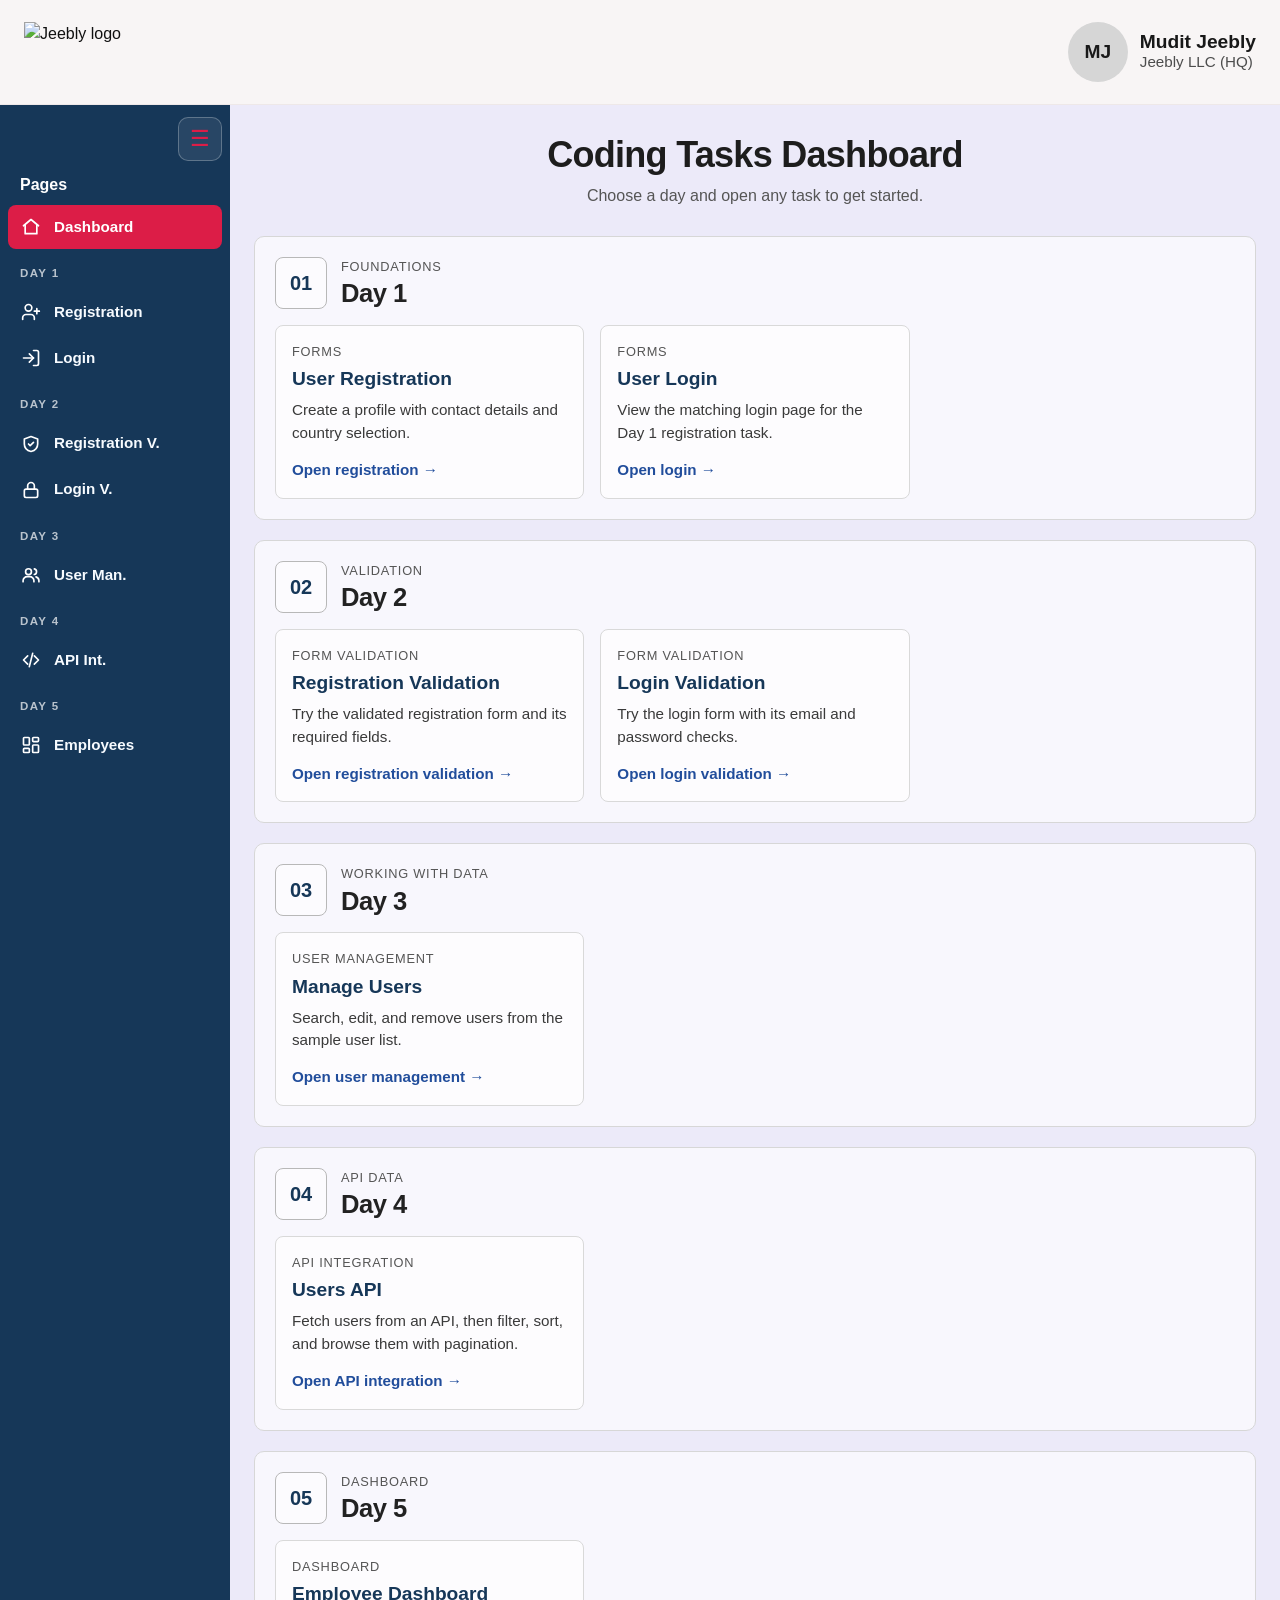
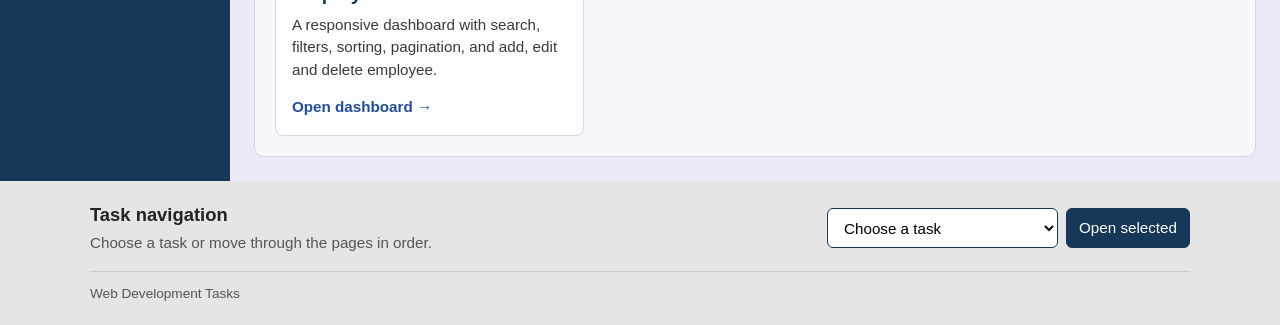
==== commit 8522ce48: "Refactor task navigation styles and structure- Removed unused CSS variables and styles from Tasknavi" ====
--- a/index.html
+++ b/index.html
@@ -14,11 +14,9 @@
     <header class="site-header">
       <div class="header-content">
         <div class="brand-lockup" aria-label="Jeebly logo">
-          <div class= aria-hidden="true">
-          </div>
-            <div class="task-nav-logo">
-        <img src="https://jeebly.com/wp-content/uploads/2022/01/og-image-2.jpg" alt="Logo">
-      </div>
+          <div class="task-nav-logo">
+            <img src="https://jeebly.com/wp-content/uploads/2022/01/og-image-2.jpg" alt="Jeebly logo">
+          </div>
         </div>
 
         <div class="header-user" aria-label="User profile">
@@ -226,23 +224,21 @@
         dashboardToggle.setAttribute("aria-expanded", String(isExpanded));
       };
 
-      if (dashboardToggle && dashboardLayout && dashboardSidebar) {
-        dashboardToggle.addEventListener("click", () => {
-          const isExpanded = dashboardToggle.getAttribute("aria-expanded") === "true";
-          setDashboardSidebarState(!isExpanded);
-        });
-
-        setDashboardSidebarState(!mobileQuery.matches);
-        mobileQuery.addEventListener("change", (event) => {
-          setDashboardSidebarState(!event.matches);
-        });
-
-        document.addEventListener("click", (event) => {
-          if (mobileQuery.matches && !dashboardSidebar.contains(event.target)) {
-            setDashboardSidebarState(false);
-          }
-        });
-      }
+      dashboardToggle.addEventListener("click", () => {
+        const isExpanded = dashboardToggle.getAttribute("aria-expanded") === "true";
+        setDashboardSidebarState(!isExpanded);
+      });
+
+      setDashboardSidebarState(!mobileQuery.matches);
+      mobileQuery.addEventListener("change", (event) => {
+        setDashboardSidebarState(!event.matches);
+      });
+
+      document.addEventListener("click", (event) => {
+        if (mobileQuery.matches && !dashboardSidebar.contains(event.target)) {
+          setDashboardSidebarState(false);
+        }
+      });
 
       document.querySelectorAll("a[data-task]").forEach((taskLink) => {
         const option = document.createElement("option");
--- a/index.css
+++ b/index.css
@@ -1,6 +1,3 @@
-/* =========================================================
-   Base
-   ========================================================= */
 :root {
   --navy: #163758;
   --accent: #DC1D47;
@@ -42,11 +39,12 @@
   clip: rect(0, 0, 0, 0);
 }
 
-
 .site-header {
-  padding: 18px 24px 16px;
-  background: #f0f0f0;
-  border-bottom: 4px solid #d7182a;
+  height: 105px;
+  min-height: 105px;
+  padding: 10px 24px;
+  background: #f8f5f5;
+  border-bottom: 1px solid #eee8e8;
   color: #111;
 }
 
@@ -54,85 +52,22 @@
   display: flex;
   align-items: center;
   justify-content: space-between;
-  gap: 16px;
-  min-height: 60px;
+  gap: 20px;
+  width: 100%;
+  min-height: 100%;
 }
 
 .brand-lockup {
   display: flex;
   align-items: center;
-  gap: 14px;
-  min-width: 0;
-}
-
-.brand-mark {
-  position: relative;
-  display: grid;
-  place-items: center;
-  width: 68px;
-  height: 68px;
-  border-radius: 14px;
-  background: linear-gradient(135deg, #0d3d6b 0%, #0a2f53 100%);
-  box-shadow: inset 0 0 0 2px rgba(255, 255, 255, 0.2);
-}
-
-.brand-mark::before,
-.brand-mark::after {
-  content: "";
-  position: absolute;
-  inset: 12px;
-  border-radius: 10px;
-  background: rgba(255, 255, 255, 0.12);
-}
-
-.brand-mark::after {
-  inset: auto 18px 18px 18px;
-  height: 10px;
-  border-radius: 4px;
-  background: rgba(255, 255, 255, 0.16);
-}
-
-.brand-mark-inner {
-  position: relative;
-  z-index: 1;
-  display: grid;
-  place-items: center;
-  width: 30px;
-  height: 30px;
-  border-radius: 8px;
-  background: #d7182a;
-  color: #fff;
-  font-size: 1.7rem;
-  font-weight: 700;
-  line-height: 1;
-}
-
-.brand-text-wrap {
-  display: flex;
-  flex-direction: column;
-  min-width: 0;
-}
-
-.brand-name {
-  font-size: clamp(2.2rem, 2.8vw, 4rem);
-  font-weight: 800;
-  line-height: 0.9;
-  letter-spacing: -0.06em;
-  color: #111;
-}
-
-.brand-tagline {
-  margin-top: 6px;
-  color: #d7182a;
-  font-size: 0.92rem;
-  font-weight: 600;
-  letter-spacing: 0.02em;
+  gap: 10px;
+  min-width: 0;
 }
 
 .header-user {
   display: flex;
   align-items: center;
-  gap: 14px;
+  gap: 12px;
   margin-left: auto;
   min-width: 0;
 }
@@ -140,12 +75,12 @@
 .user-avatar {
   display: grid;
   place-items: center;
-  width: 72px;
-  height: 72px;
+  width: 60px;
+  height: 60px;
   border-radius: 50%;
   background: #d6d6d6;
   color: #1a1a1a;
-  font-size: 1.7rem;
+  font-size: 1.2rem;
   font-weight: 700;
 }
 
@@ -157,27 +92,24 @@
 
 .user-name {
   color: #181818;
-  font-size: clamp(1.5rem, 2vw, 2.1rem);
+  font-size: 1.2rem;
   font-weight: 700;
   line-height: 1.1;
 }
 
 .user-role {
   color: #4d4d4d;
-  font-size: clamp(1rem, 1.5vw, 1.45rem);
+  font-size: 0.95rem;
   line-height: 1.35;
 }
 
-/* =========================================================
-   Dashboard page: layout (sidebar + content)
-   ========================================================= */
 .dashboard-layout {
   --sidebar-width: 230px;
   position: relative;
   display: grid;
   grid-template-columns: var(--sidebar-width) minmax(0, 1fr);
   width: 100%;
-  min-height: calc(100vh - 66px);
+  min-height: calc(100vh - 105px);
   transition: grid-template-columns 0.25s ease;
 }
 
@@ -185,7 +117,6 @@
   --sidebar-width: 64px;
 }
 
-/* ---------- Sidebar ---------- */
 .dashboard-sidebar {
   grid-column: 1;
   grid-row: 1;
@@ -265,7 +196,6 @@
   color: #fff;
 }
 
-/* ---------- Sidebar icons (white outline icons) ---------- */
 .dashboard-sidebar a::before {
   content: "";
   flex: 0 0 22px;
@@ -277,47 +207,38 @@
   background-size: 20px 20px;
 }
 
-/* Home */
 .nav-home::before {
   background-image: url("data:image/svg+xml,%3Csvg xmlns='http://www.w3.org/2000/svg' viewBox='0 0 24 24' fill='none' stroke='white' stroke-width='2' stroke-linecap='round' stroke-linejoin='round'%3E%3Cpath d='M3 10.5 12 3l9 7.5'/%3E%3Cpath d='M5 9.5V20h14V9.5'/%3E%3C/svg%3E");
 }
 
-/* Registration: user with a plus */
 .nav-register::before {
   background-image: url("data:image/svg+xml,%3Csvg xmlns='http://www.w3.org/2000/svg' viewBox='0 0 24 24' fill='none' stroke='white' stroke-width='2' stroke-linecap='round' stroke-linejoin='round'%3E%3Ccircle cx='9' cy='7' r='4'/%3E%3Cpath d='M2 21v-2a4 4 0 0 1 4-4h6a4 4 0 0 1 4 4v2'/%3E%3Cpath d='M19 8v6M16 11h6'/%3E%3C/svg%3E");
 }
 
-/* Login: arrow going into a door */
 .nav-login::before {
   background-image: url("data:image/svg+xml,%3Csvg xmlns='http://www.w3.org/2000/svg' viewBox='0 0 24 24' fill='none' stroke='white' stroke-width='2' stroke-linecap='round' stroke-linejoin='round'%3E%3Cpath d='M15 3h4a2 2 0 0 1 2 2v14a2 2 0 0 1-2 2h-4'/%3E%3Cpath d='m10 17 5-5-5-5'/%3E%3Cpath d='M15 12H3'/%3E%3C/svg%3E");
 }
 
-/* Registration validation: shield with a tick */
 .nav-shield::before {
   background-image: url("data:image/svg+xml,%3Csvg xmlns='http://www.w3.org/2000/svg' viewBox='0 0 24 24' fill='none' stroke='white' stroke-width='2' stroke-linecap='round' stroke-linejoin='round'%3E%3Cpath d='M12 3 4 6v6c0 5 3.5 8 8 9 4.5-1 8-4 8-9V6l-8-3Z'/%3E%3Cpath d='m9 12 2 2 4-4'/%3E%3C/svg%3E");
 }
 
-/* Login validation: padlock */
 .nav-lock::before {
   background-image: url("data:image/svg+xml,%3Csvg xmlns='http://www.w3.org/2000/svg' viewBox='0 0 24 24' fill='none' stroke='white' stroke-width='2' stroke-linecap='round' stroke-linejoin='round'%3E%3Crect x='4' y='11' width='16' height='10' rx='2'/%3E%3Cpath d='M8 11V7a4 4 0 0 1 8 0v4'/%3E%3C/svg%3E");
 }
 
-/* User management: two people */
 .nav-users::before {
   background-image: url("data:image/svg+xml,%3Csvg xmlns='http://www.w3.org/2000/svg' viewBox='0 0 24 24' fill='none' stroke='white' stroke-width='2' stroke-linecap='round' stroke-linejoin='round'%3E%3Ccircle cx='9' cy='8' r='3.5'/%3E%3Cpath d='M2.5 20v-1a5 5 0 0 1 5-5h3a5 5 0 0 1 5 5v1'/%3E%3Cpath d='M16 4.6a3.5 3.5 0 0 1 0 6.8'/%3E%3Cpath d='M21.5 20v-1a5 5 0 0 0-3.5-4.8'/%3E%3C/svg%3E");
 }
 
-/* API integration: code brackets */
 .nav-code::before {
   background-image: url("data:image/svg+xml,%3Csvg xmlns='http://www.w3.org/2000/svg' viewBox='0 0 24 24' fill='none' stroke='white' stroke-width='2' stroke-linecap='round' stroke-linejoin='round'%3E%3Cpath d='m8 7-5 5 5 5'/%3E%3Cpath d='m16 7 5 5-5 5'/%3E%3Cpath d='m14 4-4 16'/%3E%3C/svg%3E");
 }
 
-/* Dashboard (day 5): grid of panels */
 .nav-grid::before {
   background-image: url("data:image/svg+xml,%3Csvg xmlns='http://www.w3.org/2000/svg' viewBox='0 0 24 24' fill='none' stroke='white' stroke-width='2' stroke-linecap='round' stroke-linejoin='round'%3E%3Crect x='3' y='3' width='7' height='9' rx='1'/%3E%3Crect x='14' y='3' width='7' height='5' rx='1'/%3E%3Crect x='14' y='12' width='7' height='9' rx='1'/%3E%3Crect x='3' y='16' width='7' height='5' rx='1'/%3E%3C/svg%3E");
 }
 
-/* ---------- Sidebar: collapsed state (icons only) ---------- */
 .dashboard-sidebar.is-collapsed .dashboard-toggle {
   margin-left: auto;
   margin-right: auto;
@@ -335,7 +256,6 @@
   padding-right: 0;
 }
 
-/* ---------- Main content ---------- */
 .dashboard {
   grid-column: 2;
   grid-row: 1;
@@ -373,7 +293,6 @@
   letter-spacing: 0.06em;
 }
 
-/* ---------- Day sections ---------- */
 .day-section {
   margin: 20px 0 0;
   padding: 20px;
@@ -416,7 +335,6 @@
   letter-spacing: -0.02em;
 }
 
-/* ---------- Task cards ---------- */
 .task-grid {
   display: grid;
   grid-template-columns: repeat(auto-fill, minmax(min(100%, 300px), 1fr));
@@ -523,11 +441,6 @@
   border-color: var(--accent);
 }
 
-.button:disabled {
-  cursor: not-allowed;
-  opacity: 0.55;
-}
-
 .copyright {
   max-width: 1100px;
   margin: 16px auto 0;
@@ -537,62 +450,6 @@
   font-size: 0.85rem;
 }
 
-@media (max-width: 980px) {
-  .dashboard {
-    padding: 0 18px 20px;
-  }
-}
-
-@media (max-width: 760px) {
-  .site-header {
-    padding: 14px 16px;
-  }
-
-  .dashboard-layout,
-  .dashboard-layout.sidebar-collapsed {
-    --sidebar-width: 56px;
-  }
-
-  .dashboard-sidebar:not(.is-collapsed) {
-    position: absolute;
-    top: 0;
-    bottom: 0;
-    left: 0;
-    z-index: 30;
-    width: 230px;
-    overflow-y: auto;
-    box-shadow: 6px 0 24px rgba(0, 0, 0, 0.3);
-  }
-
-  .dashboard {
-    padding: 0 14px 18px;
-  }
-
-  .day-section {
-    padding: 16px;
-  }
-}
-
-@media (max-width: 600px) {
-  .footer-content {
-    flex-direction: column;
-    align-items: stretch;
-  }
-
-  .task-navigation {
-    width: 100%;
-  }
-
-  .day-number {
-    width: 44px;
-    height: 44px;
-    font-size: 1.1rem;
-  }
-}
-
-/* =========================================================
-   Task pages shell (header + sidebar + footer added by ../task-navigation.js)
-   ========================================================= */
 .task-nav-body {
   margin: 0;
   min-height: 100vh;
@@ -601,10 +458,9 @@
   font-family: Arial, sans-serif;
 }
 
-/* ---------- Header ---------- */
 .task-nav-header {
   display: grid;
-  grid-template-columns: auto minmax(0, 1fr) auto;
+  grid-template-columns: auto minmax(0, 1fr);
   align-items: center;
   gap: 16px;
   min-height: 80px;
@@ -614,15 +470,10 @@
 }
 
 .task-nav-header-left,
-.task-nav-header-center,
 .task-nav-header-right {
   display: flex;
   align-items: center;
   min-width: 0;
-}
-
-.task-nav-header-center {
-  justify-content: center;
 }
 
 .task-nav-header-right {
@@ -641,14 +492,6 @@
   max-width: 180px;
   height: 60px;
   object-fit: contain;
-}
-
-.task-nav-brand {
-  color: #111;
-  text-decoration: none;
-  font-weight: 700;
-  font-size: clamp(1.2rem, 2.3vw, 2rem);
-  letter-spacing: -0.03em;
 }
 
 .task-nav-user-avatar {
@@ -690,7 +533,6 @@
   color: #444;
 }
 
-/* ---------- Layout + sidebar ---------- */
 .task-nav-layout {
   position: relative;
   display: grid;
@@ -774,7 +616,6 @@
   background: var(--accent);
 }
 
-/* ---------- Page content ---------- */
 .task-nav-main {
   grid-column: 2;
   grid-row: 1;
@@ -787,7 +628,6 @@
   max-width: 100%;
 }
 
-/* ---------- Footer ---------- */
 .task-nav-footer {
   padding: 18px 24px 24px;
   background: #f5f5f5;
@@ -854,22 +694,44 @@
   pointer-events: none;
 }
 
-/* ---------- Task pages shell: responsive ---------- */
 @media (max-width: 980px) {
+  .dashboard {
+    padding: 0 18px 20px;
+  }
+
   .task-nav-header {
     gap: 12px;
   }
 }
 
 @media (max-width: 760px) {
+  .dashboard-layout,
+  .dashboard-layout.sidebar-collapsed {
+    --sidebar-width: 56px;
+  }
+
+  .dashboard-sidebar:not(.is-collapsed) {
+    position: absolute;
+    top: 0;
+    bottom: 0;
+    left: 0;
+    z-index: 30;
+    width: 230px;
+    overflow-y: auto;
+    box-shadow: 6px 0 24px rgba(0, 0, 0, 0.3);
+  }
+
+  .dashboard {
+    padding: 0 14px 18px;
+  }
+
+  .day-section {
+    padding: 16px;
+  }
+
   .task-nav-header {
-    grid-template-columns: auto minmax(0, 1fr);
     min-height: 64px;
     padding: 10px 14px;
-  }
-
-  .task-nav-header-center {
-    display: none;
   }
 
   .task-nav-logo img {
@@ -887,7 +749,6 @@
     padding-right: 12px;
   }
 
-  /* Opening the menu floats it over the page instead of squeezing the content. */
   .task-nav-sidebar.is-expanded {
     position: absolute;
     top: 0;
@@ -922,6 +783,42 @@
   }
 }
 
+@media (max-width: 600px) {
+  .site-header {
+    height: 80px;
+    min-height: 80px;
+    padding: 8px 12px;
+  }
+
+  .user-avatar {
+    width: 40px;
+    height: 40px;
+    font-size: 0.9rem;
+  }
+
+  .user-name {
+    font-size: 0.9rem;
+  }
+
+  .user-role {
+    font-size: 0.75rem;
+  }
+
+  .footer-content {
+    flex-direction: column;
+    align-items: stretch;
+  }
+
+  .task-navigation {
+    width: 100%;
+  }
+
+  .day-number {
+    width: 44px;
+    height: 44px;
+    font-size: 1.1rem;
+  }
+}
 
 @media (prefers-reduced-motion: reduce) {
   *,
@@ -931,112 +828,4 @@
     transition-duration: 0.01ms !important;
     animation-duration: 0.01ms !important;
   }
-}
-
-/* ---------- Compact Jeebly Header ---------- */
-
-.site-header {
-  height: 105px;
-  min-height: 105px;
-  padding: 10px 24px;
-  background: #f8f5f5;
-  border-bottom: 1px solid #eee8e8;
-  box-shadow: none;
-}
-
-.header-content {
-  width: 100%;
-  max-width: 100%;
-  min-height: 100%;
-  display: flex;
-  align-items: center;
-  justify-content: space-between;
-  gap: 20px;
-}
-
-/* Logo section */
-.brand-lockup {
-  display: flex;
-  align-items: center;
-  gap: 10px;
-}
-
-.brand-mark {
-  width: 42px;
-  height: 42px;
-  border-radius: 10px;
-}
-
-.brand-mark-inner {
-  width: 25px;
-  height: 25px;
-  font-size: 1.2rem;
-}
-
-.brand-name {
-  font-size: 1.5rem;
-  line-height: 1;
-}
-
-.brand-tagline {
-  margin-top: 4px;
-  font-size: 0.7rem;
-}
-
-/* User profile section */
-.header-user {
-  display: flex;
-  align-items: center;
-  gap: 12px;
-}
-
-.user-avatar {
-  width: 60px;
-  height: 60px;
-  font-size: 1.2rem;
-}
-
-.user-name {
-  font-size: 1.2rem;
-}
-
-.user-role {
-  font-size: 0.95rem;
-}
-
-/* Remove oversized header spacing */
-.site-header::after {
-  display: none;
-}
-
-/* Responsive header */
-@media (max-width: 600px) {
-  .site-header {
-    height: 80px;
-    min-height: 80px;
-    padding: 8px 12px;
-  }
-
-  .brand-mark {
-    width: 36px;
-    height: 36px;
-  }
-
-  .brand-name {
-    font-size: 1.1rem;
-  }
-
-  .user-avatar {
-    width: 40px;
-    height: 40px;
-    font-size: 0.9rem;
-  }
-
-  .user-name {
-    font-size: 0.9rem;
-  }
-
-  .user-role {
-    font-size: 0.75rem;
-  }
-}
+}
